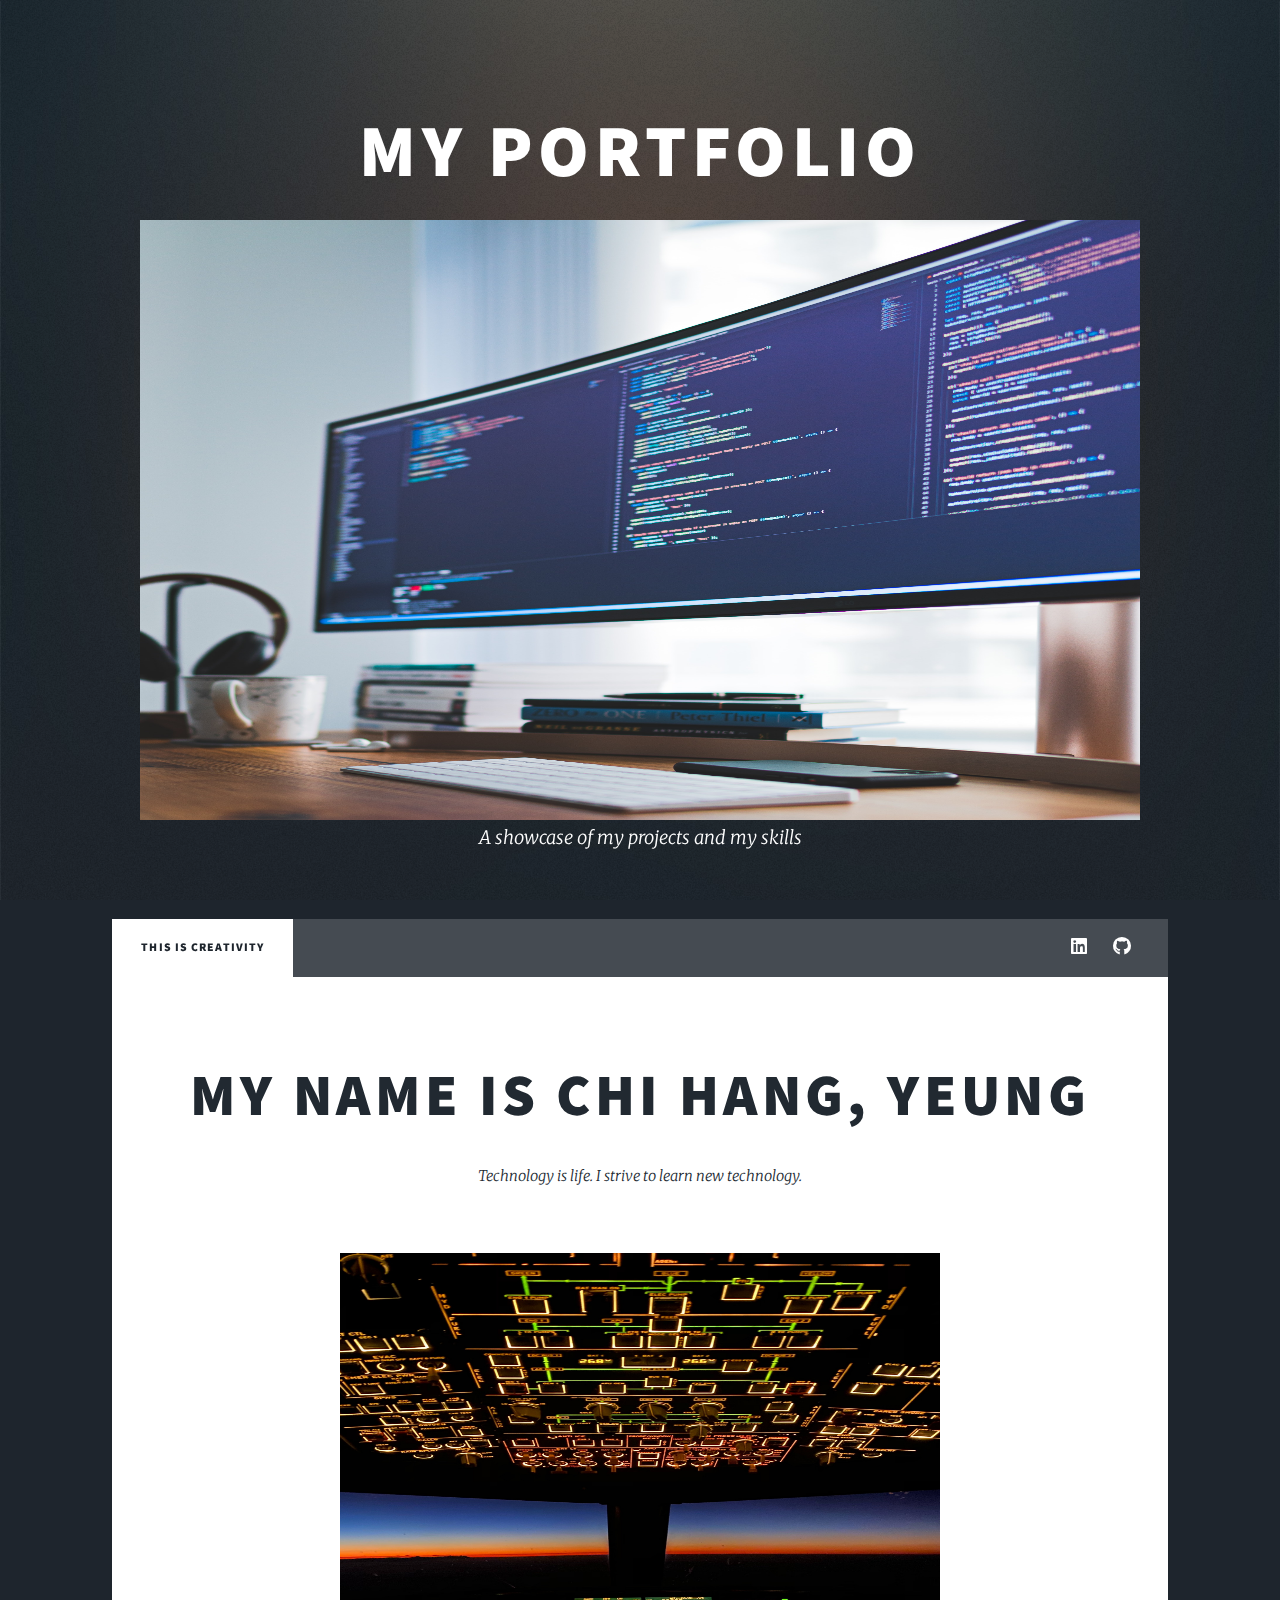
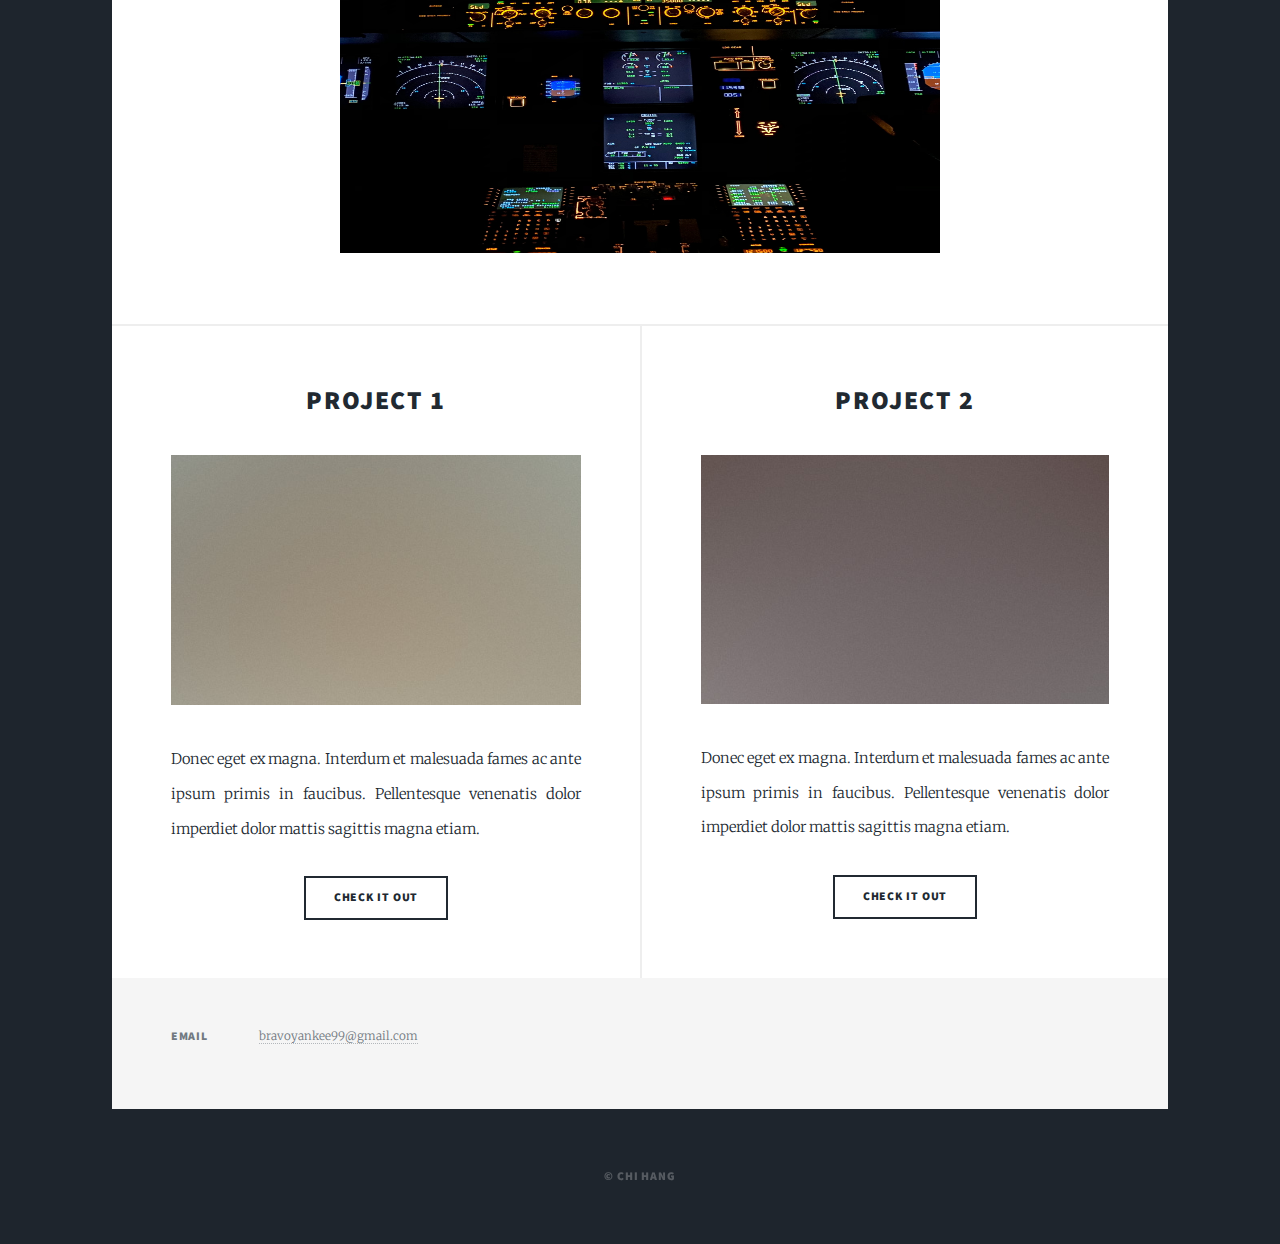
==== index.html @ efd15968 "Add files via upload" ====
<!DOCTYPE HTML>
	
<html>
	<head>
		<title>Chi Hang, Yeung 's portfolio</title>
		<meta charset="utf-8" />
		<meta name="viewport" content="width=device-width, initial-scale=1, user-scalable=no" />
		<link rel="stylesheet" href="assets/css/main.css" />
		<noscript><link rel="stylesheet" href="assets/css/noscript.css" /></noscript>
	</head>
	<body class="is-preload">

		<!-- Wrapper -->
			<div id="wrapper" class="fade-in">

				<!-- Intro -->
					<div id="intro">
						<h1>My portfolio </h1>

						<img src="images/karl-pawlowicz-QUHuwyNgSA0-unsplash.jpg" width = "1000" height = "600" alt="A programming picture">
						<p> A showcase of my projects and my skills</p>
						<!-- <ul class="actions">
							<li><a href="#header" class="button icon solid solo fa-arrow-down scrolly">Continue</a></li>
						</ul> -->
					</div>

				<!-- Header -->
					<header id="header">
						<a href="index.html" class="logo">Creative</a>
					</header>

				<!-- Nav -->
					<nav id="nav">
						<ul class="links">
							<li class="active"><a href="index.html">This is creativity</a></li>
							
						</ul>
						<ul class="icons">
							<li><a href="#" class="icon brands fa-linkedin"><span class="label">LinkedIn</span></a></li>
							<li><a href="#" class="icon brands fa-github"><span class="label">GitHub</span></a></li>
						</ul>
					</nav>

				<!-- Main -->
					<div id="main">

						<!-- Featured Post -->
							<article class="post featured">
								<header class="major">
									
									<h2><a href="#">My name is Chi Hang, Yeung</a></h2>
									<p> Technology is life. I strive to learn new technology. </p>
								</header>
								<!-- <a href="#" class="image main"><img src="images/pic01.jpg" alt="" /></a> -->
								<img src="images/felipe-echeverri-O4t1XHoFLg4-unsplash.jpg" width = "600" height = "600" alt="My interest" >
								<!-- <ul class="actions special">
									<li><a href="#" class="button large">Check it out</a></li>
								</ul> -->
							</article>

						<!-- Posts -->
							<section class="posts">
								<article>
									<header>
										
										<h2><a href="#">Project 1 </a></h2>
									</header>
									<a href="#" class="image fit"><img src="images/pic02.jpg" alt="" /></a>
									<p>Donec eget ex magna. Interdum et malesuada fames ac ante ipsum primis in faucibus. Pellentesque venenatis dolor imperdiet dolor mattis sagittis magna etiam.</p>
									<ul class="actions special">
										<li><a href="https://bravoyankee99.github.io/javajamcoffee/" class="button">Check it out</a></li>
									</ul>
								</article>
								<article>
									<header>
									
										<h2><a href="#">Project 2 </a></h2>
									</header>
									<a href="#" class="image fit"><img src="images/pic03.jpg" alt="" /></a>
									<p>Donec eget ex magna. Interdum et malesuada fames ac ante ipsum primis in faucibus. Pellentesque venenatis dolor imperdiet dolor mattis sagittis magna etiam.</p>
									<ul class="actions special">
										<li><a href="#" class="button">Check it out</a></li>
									</ul>
								</article>
							
							</section>

						<!-- Footer -->
				

					</div>

				<!-- Footer -->
					<footer id="footer">

						<section class="split contact">
							<!-- <section class="alt">
								<h3>Address</h3>
								<p>1234 Somewhere Road #87257<br />
								Nashville, TN 00000-0000</p>
							</section> -->
							<!-- <section>
								<h3>Phone</h3>
								<p><a href="#">(000) 000-0000</a></p>
							</section> -->
							<section>
								<h3>Email</h3>
								<p><a href="#">bravoyankee99@gmail.com</a></p>
							</section>
							<!-- <section>
								<h3>Social</h3>
								<ul class="icons alt">
									<li><a href="#" class="icon brands alt fa-twitter"><span class="label">Twitter</span></a></li>
									<li><a href="#" class="icon brands alt fa-facebook-f"><span class="label">Facebook</span></a></li>
									<li><a href="#" class="icon brands alt fa-instagram"><span class="label">Instagram</span></a></li>
									<li><a href="#" class="icon brands alt fa-github"><span class="label">GitHub</span></a></li>
								</ul>
							</section> -->
						</section>
					</footer>

				<!-- Copyright -->
					<div id="copyright">
						<ul><li>&copy; Chi Hang</li>
							
					</div>

			</div>

		<!-- Scripts -->
			<script src="assets/js/jquery.min.js"></script>
			<script src="assets/js/jquery.scrollex.min.js"></script>
			<script src="assets/js/jquery.scrolly.min.js"></script>
			<script src="assets/js/browser.min.js"></script>
			<script src="assets/js/breakpoints.min.js"></script>
			<script src="assets/js/util.js"></script>
			<script src="assets/js/main.js"></script>

	</body>
</html>
---- assets/css/main.css ----
@import url(fontawesome-all.min.css);
@import url("https://fonts.googleapis.com/css?family=Merriweather:300,700,300italic,700italic|Source+Sans+Pro:900");

/*
	Massively by HTML5 UP
	html5up.net | @ajlkn
	Free for personal and commercial use under the CCA 3.0 license (html5up.net/license)
*/

html, body, div, span, applet, object,
iframe, h1, h2, h3, h4, h5, h6, p, blockquote,
pre, a, abbr, acronym, address, big, cite,
code, del, dfn, em, img, ins, kbd, q, s, samp,
small, strike, strong, sub, sup, tt, var, b,
u, i, center, dl, dt, dd, ol, ul, li, fieldset,
form, label, legend, table, caption, tbody,
tfoot, thead, tr, th, td, article, aside,
canvas, details, embed, figure, figcaption,
footer, header, hgroup, menu, nav, output, ruby,
section, summary, time, mark, audio, video {
	margin: 0;
	padding: 0;
	border: 0;
	font-size: 100%;
	font: inherit;
	vertical-align: baseline;}

article, aside, details, figcaption, figure,
footer, header, hgroup, menu, nav, section {
	display: block;}

body {
	line-height: 1;
}

ol, ul {
	list-style: none;
}

blockquote, q {
	quotes: none;
}

	blockquote:before, blockquote:after, q:before, q:after {
		content: '';
		content: none;
	}

table {
	border-collapse: collapse;
	border-spacing: 0;
}

body {
	-webkit-text-size-adjust: none;
}

mark {
	background-color: transparent;
	color: inherit;
}

input::-moz-focus-inner {
	border: 0;
	padding: 0;
}

input, select, textarea {
	-moz-appearance: none;
	-webkit-appearance: none;
	-ms-appearance: none;
	appearance: none;
}

/* Basic */

	@-ms-viewport {
		width: device-width;
	}

	body {
		-ms-overflow-style: scrollbar;
	}

	@media screen and (max-width: 480px) {

		html, body {
			min-width: 320px;
		}

	}

	html {
		box-sizing: border-box;
	}

	*, *:before, *:after {
		box-sizing: inherit;
	}

	body {
		background-color: #1e252d;
	}

		body.is-preload *, body.is-preload *:before, body.is-preload *:after {
			-moz-animation: none !important;
			-webkit-animation: none !important;
			-ms-animation: none !important;
			animation: none !important;
			-moz-transition: none !important;
			-webkit-transition: none !important;
			-ms-transition: none !important;
			transition: none !important;
		}

/* Type */

	html {
		font-size: 16pt;
	}

		@media screen and (max-width: 1680px) {

			html {
				font-size: 12pt;
			}

		}

		@media screen and (max-width: 1280px) {

			html {
				font-size: 11pt;
			}

		}

		@media screen and (max-width: 360px) {

			html {
				font-size: 10pt;
			}

		}

	body {
		color: #212931;
	}

	body, input, select, textarea {
		font-family: "Merriweather", Georgia, serif;
		font-weight: 300;
		font-size: 1rem;
		line-height: 2.375;
	}

	a {
		-moz-transition: color 0.2s ease-in-out, background-color 0.2s ease-in-out, border-color 0.2s ease-in-out, box-shadow 0.2s ease-in-out;
		-webkit-transition: color 0.2s ease-in-out, background-color 0.2s ease-in-out, border-color 0.2s ease-in-out, box-shadow 0.2s ease-in-out;
		-ms-transition: color 0.2s ease-in-out, background-color 0.2s ease-in-out, border-color 0.2s ease-in-out, box-shadow 0.2s ease-in-out;
		transition: color 0.2s ease-in-out, background-color 0.2s ease-in-out, border-color 0.2s ease-in-out, box-shadow 0.2s ease-in-out;
		border-bottom: dotted 1px;
		text-decoration: none;
	}

		a:hover {
			border-bottom-color: transparent;
		}

	strong, b {
		font-weight: 600;
	}

	em, i {
		font-style: italic;
	}

	p {
		text-align: justify;
		margin: 0 0 2rem 0;
	}

	h1, h2, h3, h4, h5, h6 {
		font-family: "Source Sans Pro", Helvetica, sans-serif;
		font-weight: 900;
		line-height: 1.5;
		letter-spacing: 0.075em;
		text-transform: uppercase;
		margin: 0 0 1rem 0;
	}

		h1 a, h2 a, h3 a, h4 a, h5 a, h6 a {
			border-bottom: 0;
			color: inherit;
			text-decoration: none;
		}

	h1 {
		font-size: 4rem;
		line-height: 1.1;
		margin: 0 0 2rem 0;
	}

	h2 {
		font-size: 1.75rem;
		line-height: 1.3;
		margin: 0 0 1.5rem 0;
	}

	h3 {
		font-size: 1.25rem;
		margin: 0 0 1.5rem 0;
	}

	h4 {
		font-size: 1rem;
	}

	h5 {
		font-size: 0.9rem;
	}

	h6 {
		font-size: 0.8rem;
	}

	sub {
		font-size: 0.8rem;
		position: relative;
		top: 0.5rem;
	}

	sup {
		font-size: 0.8rem;
		position: relative;
		top: -0.5rem;
	}

	blockquote {
		border-left: solid 4px;
		font-style: italic;
		margin: 0 0 2rem 0;
		padding: 0.5rem 0 0.5rem 2rem;
	}

	code {
		border: solid 2px;
		font-family: "Courier New", monospace;
		font-size: 0.9rem;
		margin: 0 0.25rem;
		padding: 0.25rem 0.65rem;
	}

	pre {
		-webkit-overflow-scrolling: touch;
		font-family: "Courier New", monospace;
		font-size: 0.9rem;
		margin: 0 0 2rem 0;
	}

		pre code {
			display: block;
			line-height: 1.75;
			padding: 1rem 1.5rem;
			overflow-x: auto;
		}

	hr {
		border: 0;
		border-bottom: solid 2px;
		margin: 3rem 0;
	}

		hr.major {
			margin: 5rem 0;
		}

	.align-left {
		text-align: left;
	}

	.align-center {
		text-align: center;
	}

	.align-right {
		text-align: right;
	}

	input, select, textarea {
		color: #212931;
	}

	a {
		color: #212931;
		border-bottom-color: rgba(33, 41, 49, 0.5);
	}

		a:hover {
			border-bottom-color: transparent;
			color: #18bfef !important;
		}

	strong, b {
		color: #212931;
	}

	h1, h2, h3, h4, h5, h6 {
		color: #212931;
	}

	blockquote {
		border-left-color: #eeeeee;
	}

	code {
		background: rgba(220, 220, 220, 0.25);
		border-color: #eeeeee;
	}

	hr {
		border-bottom-color: #eeeeee;
	}

/* Row */

	.row {
		display: flex;
		flex-wrap: wrap;
		box-sizing: border-box;
		align-items: stretch;
	}

		.row > * {
			box-sizing: border-box;
		}

		.row.gtr-uniform > * > :last-child {
			margin-bottom: 0;
		}

		.row.aln-left {
			justify-content: flex-start;
		}

		.row.aln-center {
			justify-content: center;
		}

		.row.aln-right {
			justify-content: flex-end;
		}

		.row.aln-top {
			align-items: flex-start;
		}

		.row.aln-middle {
			align-items: center;
		}

		.row.aln-bottom {
			align-items: flex-end;
		}

		.row > .imp {
			order: -1;
		}

		.row > .col-1 {
			width: 8.33333%;
		}

		.row > .off-1 {
			margin-left: 8.33333%;
		}

		.row > .col-2 {
			width: 16.66667%;
		}

		.row > .off-2 {
			margin-left: 16.66667%;
		}

		.row > .col-3 {
			width: 25%;
		}

		.row > .off-3 {
			margin-left: 25%;
		}

		.row > .col-4 {
			width: 33.33333%;
		}

		.row > .off-4 {
			margin-left: 33.33333%;
		}

		.row > .col-5 {
			width: 41.66667%;
		}

		.row > .off-5 {
			margin-left: 41.66667%;
		}

		.row > .col-6 {
			width: 50%;
		}

		.row > .off-6 {
			margin-left: 50%;
		}

		.row > .col-7 {
			width: 58.33333%;
		}

		.row > .off-7 {
			margin-left: 58.33333%;
		}

		.row > .col-8 {
			width: 66.66667%;
		}

		.row > .off-8 {
			margin-left: 66.66667%;
		}

		.row > .col-9 {
			width: 75%;
		}

		.row > .off-9 {
			margin-left: 75%;
		}

		.row > .col-10 {
			width: 83.33333%;
		}

		.row > .off-10 {
			margin-left: 83.33333%;
		}

		.row > .col-11 {
			width: 91.66667%;
		}

		.row > .off-11 {
			margin-left: 91.66667%;
		}

		.row > .col-12 {
			width: 100%;
		}

		.row > .off-12 {
			margin-left: 100%;
		}

		.row.gtr-0 {
			margin-top: 0;
			margin-left: 0rem;
		}

			.row.gtr-0 > * {
				padding: 0 0 0 0rem;
			}

			.row.gtr-0.gtr-uniform {
				margin-top: 0rem;
			}

				.row.gtr-0.gtr-uniform > * {
					padding-top: 0rem;
				}

		.row.gtr-25 {
			margin-top: 0;
			margin-left: -0.375rem;
		}

			.row.gtr-25 > * {
				padding: 0 0 0 0.375rem;
			}

			.row.gtr-25.gtr-uniform {
				margin-top: -0.375rem;
			}

				.row.gtr-25.gtr-uniform > * {
					padding-top: 0.375rem;
				}

		.row.gtr-50 {
			margin-top: 0;
			margin-left: -0.75rem;
		}

			.row.gtr-50 > * {
				padding: 0 0 0 0.75rem;
			}

			.row.gtr-50.gtr-uniform {
				margin-top: -0.75rem;
			}

				.row.gtr-50.gtr-uniform > * {
					padding-top: 0.75rem;
				}

		.row {
			margin-top: 0;
			margin-left: -1.5rem;
		}

			.row > * {
				padding: 0 0 0 1.5rem;
			}

			.row.gtr-uniform {
				margin-top: -1.5rem;
			}

				.row.gtr-uniform > * {
					padding-top: 1.5rem;
				}

		.row.gtr-150 {
			margin-top: 0;
			margin-left: -2.25rem;
		}

			.row.gtr-150 > * {
				padding: 0 0 0 2.25rem;
			}

			.row.gtr-150.gtr-uniform {
				margin-top: -2.25rem;
			}

				.row.gtr-150.gtr-uniform > * {
					padding-top: 2.25rem;
				}

		.row.gtr-200 {
			margin-top: 0;
			margin-left: -3rem;
		}

			.row.gtr-200 > * {
				padding: 0 0 0 3rem;
			}

			.row.gtr-200.gtr-uniform {
				margin-top: -3rem;
			}

				.row.gtr-200.gtr-uniform > * {
					padding-top: 3rem;
				}

		@media screen and (max-width: 1680px) {

			.row {
				display: flex;
				flex-wrap: wrap;
				box-sizing: border-box;
				align-items: stretch;
			}

				.row > * {
					box-sizing: border-box;
				}

				.row.gtr-uniform > * > :last-child {
					margin-bottom: 0;
				}

				.row.aln-left {
					justify-content: flex-start;
				}

				.row.aln-center {
					justify-content: center;
				}

				.row.aln-right {
					justify-content: flex-end;
				}

				.row.aln-top {
					align-items: flex-start;
				}

				.row.aln-middle {
					align-items: center;
				}

				.row.aln-bottom {
					align-items: flex-end;
				}

				.row > .imp-xlarge {
					order: -1;
				}

				.row > .col-1-xlarge {
					width: 8.33333%;
				}

				.row > .off-1-xlarge {
					margin-left: 8.33333%;
				}

				.row > .col-2-xlarge {
					width: 16.66667%;
				}

				.row > .off-2-xlarge {
					margin-left: 16.66667%;
				}

				.row > .col-3-xlarge {
					width: 25%;
				}

				.row > .off-3-xlarge {
					margin-left: 25%;
				}

				.row > .col-4-xlarge {
					width: 33.33333%;
				}

				.row > .off-4-xlarge {
					margin-left: 33.33333%;
				}

				.row > .col-5-xlarge {
					width: 41.66667%;
				}

				.row > .off-5-xlarge {
					margin-left: 41.66667%;
				}

				.row > .col-6-xlarge {
					width: 50%;
				}

				.row > .off-6-xlarge {
					margin-left: 50%;
				}

				.row > .col-7-xlarge {
					width: 58.33333%;
				}

				.row > .off-7-xlarge {
					margin-left: 58.33333%;
				}

				.row > .col-8-xlarge {
					width: 66.66667%;
				}

				.row > .off-8-xlarge {
					margin-left: 66.66667%;
				}

				.row > .col-9-xlarge {
					width: 75%;
				}

				.row > .off-9-xlarge {
					margin-left: 75%;
				}

				.row > .col-10-xlarge {
					width: 83.33333%;
				}

				.row > .off-10-xlarge {
					margin-left: 83.33333%;
				}

				.row > .col-11-xlarge {
					width: 91.66667%;
				}

				.row > .off-11-xlarge {
					margin-left: 91.66667%;
				}

				.row > .col-12-xlarge {
					width: 100%;
				}

				.row > .off-12-xlarge {
					margin-left: 100%;
				}

				.row.gtr-0 {
					margin-top: 0;
					margin-left: 0rem;
				}

					.row.gtr-0 > * {
						padding: 0 0 0 0rem;
					}

					.row.gtr-0.gtr-uniform {
						margin-top: 0rem;
					}

						.row.gtr-0.gtr-uniform > * {
							padding-top: 0rem;
						}

				.row.gtr-25 {
					margin-top: 0;
					margin-left: -0.375rem;
				}

					.row.gtr-25 > * {
						padding: 0 0 0 0.375rem;
					}

					.row.gtr-25.gtr-uniform {
						margin-top: -0.375rem;
					}

						.row.gtr-25.gtr-uniform > * {
							padding-top: 0.375rem;
						}

				.row.gtr-50 {
					margin-top: 0;
					margin-left: -0.75rem;
				}

					.row.gtr-50 > * {
						padding: 0 0 0 0.75rem;
					}

					.row.gtr-50.gtr-uniform {
						margin-top: -0.75rem;
					}

						.row.gtr-50.gtr-uniform > * {
							padding-top: 0.75rem;
						}

				.row {
					margin-top: 0;
					margin-left: -1.5rem;
				}

					.row > * {
						padding: 0 0 0 1.5rem;
					}

					.row.gtr-uniform {
						margin-top: -1.5rem;
					}

						.row.gtr-uniform > * {
							padding-top: 1.5rem;
						}

				.row.gtr-150 {
					margin-top: 0;
					margin-left: -2.25rem;
				}

					.row.gtr-150 > * {
						padding: 0 0 0 2.25rem;
					}

					.row.gtr-150.gtr-uniform {
						margin-top: -2.25rem;
					}

						.row.gtr-150.gtr-uniform > * {
							padding-top: 2.25rem;
						}

				.row.gtr-200 {
					margin-top: 0;
					margin-left: -3rem;
				}

					.row.gtr-200 > * {
						padding: 0 0 0 3rem;
					}

					.row.gtr-200.gtr-uniform {
						margin-top: -3rem;
					}

						.row.gtr-200.gtr-uniform > * {
							padding-top: 3rem;
						}

		}

		@media screen and (max-width: 1280px) {

			.row {
				display: flex;
				flex-wrap: wrap;
				box-sizing: border-box;
				align-items: stretch;
			}

				.row > * {
					box-sizing: border-box;
				}

				.row.gtr-uniform > * > :last-child {
					margin-bottom: 0;
				}

				.row.aln-left {
					justify-content: flex-start;
				}

				.row.aln-center {
					justify-content: center;
				}

				.row.aln-right {
					justify-content: flex-end;
				}

				.row.aln-top {
					align-items: flex-start;
				}

				.row.aln-middle {
					align-items: center;
				}

				.row.aln-bottom {
					align-items: flex-end;
				}

				.row > .imp-large {
					order: -1;
				}

				.row > .col-1-large {
					width: 8.33333%;
				}

				.row > .off-1-large {
					margin-left: 8.33333%;
				}

				.row > .col-2-large {
					width: 16.66667%;
				}

				.row > .off-2-large {
					margin-left: 16.66667%;
				}

				.row > .col-3-large {
					width: 25%;
				}

				.row > .off-3-large {
					margin-left: 25%;
				}

				.row > .col-4-large {
					width: 33.33333%;
				}

				.row > .off-4-large {
					margin-left: 33.33333%;
				}

				.row > .col-5-large {
					width: 41.66667%;
				}

				.row > .off-5-large {
					margin-left: 41.66667%;
				}

				.row > .col-6-large {
					width: 50%;
				}

				.row > .off-6-large {
					margin-left: 50%;
				}

				.row > .col-7-large {
					width: 58.33333%;
				}

				.row > .off-7-large {
					margin-left: 58.33333%;
				}

				.row > .col-8-large {
					width: 66.66667%;
				}

				.row > .off-8-large {
					margin-left: 66.66667%;
				}

				.row > .col-9-large {
					width: 75%;
				}

				.row > .off-9-large {
					margin-left: 75%;
				}

				.row > .col-10-large {
					width: 83.33333%;
				}

				.row > .off-10-large {
					margin-left: 83.33333%;
				}

				.row > .col-11-large {
					width: 91.66667%;
				}

				.row > .off-11-large {
					margin-left: 91.66667%;
				}

				.row > .col-12-large {
					width: 100%;
				}

				.row > .off-12-large {
					margin-left: 100%;
				}

				.row.gtr-0 {
					margin-top: 0;
					margin-left: 0rem;
				}

					.row.gtr-0 > * {
						padding: 0 0 0 0rem;
					}

					.row.gtr-0.gtr-uniform {
						margin-top: 0rem;
					}

						.row.gtr-0.gtr-uniform > * {
							padding-top: 0rem;
						}

				.row.gtr-25 {
					margin-top: 0;
					margin-left: -0.375rem;
				}

					.row.gtr-25 > * {
						padding: 0 0 0 0.375rem;
					}

					.row.gtr-25.gtr-uniform {
						margin-top: -0.375rem;
					}

						.row.gtr-25.gtr-uniform > * {
							padding-top: 0.375rem;
						}

				.row.gtr-50 {
					margin-top: 0;
					margin-left: -0.75rem;
				}

					.row.gtr-50 > * {
						padding: 0 0 0 0.75rem;
					}

					.row.gtr-50.gtr-uniform {
						margin-top: -0.75rem;
					}

						.row.gtr-50.gtr-uniform > * {
							padding-top: 0.75rem;
						}

				.row {
					margin-top: 0;
					margin-left: -1.5rem;
				}

					.row > * {
						padding: 0 0 0 1.5rem;
					}

					.row.gtr-uniform {
						margin-top: -1.5rem;
					}

						.row.gtr-uniform > * {
							padding-top: 1.5rem;
						}

				.row.gtr-150 {
					margin-top: 0;
					margin-left: -2.25rem;
				}

					.row.gtr-150 > * {
						padding: 0 0 0 2.25rem;
					}

					.row.gtr-150.gtr-uniform {
						margin-top: -2.25rem;
					}

						.row.gtr-150.gtr-uniform > * {
							padding-top: 2.25rem;
						}

				.row.gtr-200 {
					margin-top: 0;
					margin-left: -3rem;
				}

					.row.gtr-200 > * {
						padding: 0 0 0 3rem;
					}

					.row.gtr-200.gtr-uniform {
						margin-top: -3rem;
					}

						.row.gtr-200.gtr-uniform > * {
							padding-top: 3rem;
						}

		}

		@media screen and (max-width: 980px) {

			.row {
				display: flex;
				flex-wrap: wrap;
				box-sizing: border-box;
				align-items: stretch;
			}

				.row > * {
					box-sizing: border-box;
				}

				.row.gtr-uniform > * > :last-child {
					margin-bottom: 0;
				}

				.row.aln-left {
					justify-content: flex-start;
				}

				.row.aln-center {
					justify-content: center;
				}

				.row.aln-right {
					justify-content: flex-end;
				}

				.row.aln-top {
					align-items: flex-start;
				}

				.row.aln-middle {
					align-items: center;
				}

				.row.aln-bottom {
					align-items: flex-end;
				}

				.row > .imp-medium {
					order: -1;
				}

				.row > .col-1-medium {
					width: 8.33333%;
				}

				.row > .off-1-medium {
					margin-left: 8.33333%;
				}

				.row > .col-2-medium {
					width: 16.66667%;
				}

				.row > .off-2-medium {
					margin-left: 16.66667%;
				}

				.row > .col-3-medium {
					width: 25%;
				}

				.row > .off-3-medium {
					margin-left: 25%;
				}

				.row > .col-4-medium {
					width: 33.33333%;
				}

				.row > .off-4-medium {
					margin-left: 33.33333%;
				}

				.row > .col-5-medium {
					width: 41.66667%;
				}

				.row > .off-5-medium {
					margin-left: 41.66667%;
				}

				.row > .col-6-medium {
					width: 50%;
				}

				.row > .off-6-medium {
					margin-left: 50%;
				}

				.row > .col-7-medium {
					width: 58.33333%;
				}

				.row > .off-7-medium {
					margin-left: 58.33333%;
				}

				.row > .col-8-medium {
					width: 66.66667%;
				}

				.row > .off-8-medium {
					margin-left: 66.66667%;
				}

				.row > .col-9-medium {
					width: 75%;
				}

				.row > .off-9-medium {
					margin-left: 75%;
				}

				.row > .col-10-medium {
					width: 83.33333%;
				}

				.row > .off-10-medium {
					margin-left: 83.33333%;
				}

				.row > .col-11-medium {
					width: 91.66667%;
				}

				.row > .off-11-medium {
					margin-left: 91.66667%;
				}

				.row > .col-12-medium {
					width: 100%;
				}

				.row > .off-12-medium {
					margin-left: 100%;
				}

				.row.gtr-0 {
					margin-top: 0;
					margin-left: 0rem;
				}

					.row.gtr-0 > * {
						padding: 0 0 0 0rem;
					}

					.row.gtr-0.gtr-uniform {
						margin-top: 0rem;
					}

						.row.gtr-0.gtr-uniform > * {
							padding-top: 0rem;
						}

				.row.gtr-25 {
					margin-top: 0;
					margin-left: -0.375rem;
				}

					.row.gtr-25 > * {
						padding: 0 0 0 0.375rem;
					}

					.row.gtr-25.gtr-uniform {
						margin-top: -0.375rem;
					}

						.row.gtr-25.gtr-uniform > * {
							padding-top: 0.375rem;
						}

				.row.gtr-50 {
					margin-top: 0;
					margin-left: -0.75rem;
				}

					.row.gtr-50 > * {
						padding: 0 0 0 0.75rem;
					}

					.row.gtr-50.gtr-uniform {
						margin-top: -0.75rem;
					}

						.row.gtr-50.gtr-uniform > * {
							padding-top: 0.75rem;
						}

				.row {
					margin-top: 0;
					margin-left: -1.5rem;
				}

					.row > * {
						padding: 0 0 0 1.5rem;
					}

					.row.gtr-uniform {
						margin-top: -1.5rem;
					}

						.row.gtr-uniform > * {
							padding-top: 1.5rem;
						}

				.row.gtr-150 {
					margin-top: 0;
					margin-left: -2.25rem;
				}

					.row.gtr-150 > * {
						padding: 0 0 0 2.25rem;
					}

					.row.gtr-150.gtr-uniform {
						margin-top: -2.25rem;
					}

						.row.gtr-150.gtr-uniform > * {
							padding-top: 2.25rem;
						}

				.row.gtr-200 {
					margin-top: 0;
					margin-left: -3rem;
				}

					.row.gtr-200 > * {
						padding: 0 0 0 3rem;
					}

					.row.gtr-200.gtr-uniform {
						margin-top: -3rem;
					}

						.row.gtr-200.gtr-uniform > * {
							padding-top: 3rem;
						}

		}

		@media screen and (max-width: 736px) {

			.row {
				display: flex;
				flex-wrap: wrap;
				box-sizing: border-box;
				align-items: stretch;
			}

				.row > * {
					box-sizing: border-box;
				}

				.row.gtr-uniform > * > :last-child {
					margin-bottom: 0;
				}

				.row.aln-left {
					justify-content: flex-start;
				}

				.row.aln-center {
					justify-content: center;
				}

				.row.aln-right {
					justify-content: flex-end;
				}

				.row.aln-top {
					align-items: flex-start;
				}

				.row.aln-middle {
					align-items: center;
				}

				.row.aln-bottom {
					align-items: flex-end;
				}

				.row > .imp-small {
					order: -1;
				}

				.row > .col-1-small {
					width: 8.33333%;
				}

				.row > .off-1-small {
					margin-left: 8.33333%;
				}

				.row > .col-2-small {
					width: 16.66667%;
				}

				.row > .off-2-small {
					margin-left: 16.66667%;
				}

				.row > .col-3-small {
					width: 25%;
				}

				.row > .off-3-small {
					margin-left: 25%;
				}

				.row > .col-4-small {
					width: 33.33333%;
				}

				.row > .off-4-small {
					margin-left: 33.33333%;
				}

				.row > .col-5-small {
					width: 41.66667%;
				}

				.row > .off-5-small {
					margin-left: 41.66667%;
				}

				.row > .col-6-small {
					width: 50%;
				}

				.row > .off-6-small {
					margin-left: 50%;
				}

				.row > .col-7-small {
					width: 58.33333%;
				}

				.row > .off-7-small {
					margin-left: 58.33333%;
				}

				.row > .col-8-small {
					width: 66.66667%;
				}

				.row > .off-8-small {
					margin-left: 66.66667%;
				}

				.row > .col-9-small {
					width: 75%;
				}

				.row > .off-9-small {
					margin-left: 75%;
				}

				.row > .col-10-small {
					width: 83.33333%;
				}

				.row > .off-10-small {
					margin-left: 83.33333%;
				}

				.row > .col-11-small {
					width: 91.66667%;
				}

				.row > .off-11-small {
					margin-left: 91.66667%;
				}

				.row > .col-12-small {
					width: 100%;
				}

				.row > .off-12-small {
					margin-left: 100%;
				}

				.row.gtr-0 {
					margin-top: 0;
					margin-left: 0rem;
				}

					.row.gtr-0 > * {
						padding: 0 0 0 0rem;
					}

					.row.gtr-0.gtr-uniform {
						margin-top: 0rem;
					}

						.row.gtr-0.gtr-uniform > * {
							padding-top: 0rem;
						}

				.row.gtr-25 {
					margin-top: 0;
					margin-left: -0.375rem;
				}

					.row.gtr-25 > * {
						padding: 0 0 0 0.375rem;
					}

					.row.gtr-25.gtr-uniform {
						margin-top: -0.375rem;
					}

						.row.gtr-25.gtr-uniform > * {
							padding-top: 0.375rem;
						}

				.row.gtr-50 {
					margin-top: 0;
					margin-left: -0.75rem;
				}

					.row.gtr-50 > * {
						padding: 0 0 0 0.75rem;
					}

					.row.gtr-50.gtr-uniform {
						margin-top: -0.75rem;
					}

						.row.gtr-50.gtr-uniform > * {
							padding-top: 0.75rem;
						}

				.row {
					margin-top: 0;
					margin-left: -1.5rem;
				}

					.row > * {
						padding: 0 0 0 1.5rem;
					}

					.row.gtr-uniform {
						margin-top: -1.5rem;
					}

						.row.gtr-uniform > * {
							padding-top: 1.5rem;
						}

				.row.gtr-150 {
					margin-top: 0;
					margin-left: -2.25rem;
				}

					.row.gtr-150 > * {
						padding: 0 0 0 2.25rem;
					}

					.row.gtr-150.gtr-uniform {
						margin-top: -2.25rem;
					}

						.row.gtr-150.gtr-uniform > * {
							padding-top: 2.25rem;
						}

				.row.gtr-200 {
					margin-top: 0;
					margin-left: -3rem;
				}

					.row.gtr-200 > * {
						padding: 0 0 0 3rem;
					}

					.row.gtr-200.gtr-uniform {
						margin-top: -3rem;
					}

						.row.gtr-200.gtr-uniform > * {
							padding-top: 3rem;
						}

		}

		@media screen and (max-width: 480px) {

			.row {
				display: flex;
				flex-wrap: wrap;
				box-sizing: border-box;
				align-items: stretch;
			}

				.row > * {
					box-sizing: border-box;
				}

				.row.gtr-uniform > * > :last-child {
					margin-bottom: 0;
				}

				.row.aln-left {
					justify-content: flex-start;
				}

				.row.aln-center {
					justify-content: center;
				}

				.row.aln-right {
					justify-content: flex-end;
				}

				.row.aln-top {
					align-items: flex-start;
				}

				.row.aln-middle {
					align-items: center;
				}

				.row.aln-bottom {
					align-items: flex-end;
				}

				.row > .imp-xsmall {
					order: -1;
				}

				.row > .col-1-xsmall {
					width: 8.33333%;
				}

				.row > .off-1-xsmall {
					margin-left: 8.33333%;
				}

				.row > .col-2-xsmall {
					width: 16.66667%;
				}

				.row > .off-2-xsmall {
					margin-left: 16.66667%;
				}

				.row > .col-3-xsmall {
					width: 25%;
				}

				.row > .off-3-xsmall {
					margin-left: 25%;
				}

				.row > .col-4-xsmall {
					width: 33.33333%;
				}

				.row > .off-4-xsmall {
					margin-left: 33.33333%;
				}

				.row > .col-5-xsmall {
					width: 41.66667%;
				}

				.row > .off-5-xsmall {
					margin-left: 41.66667%;
				}

				.row > .col-6-xsmall {
					width: 50%;
				}

				.row > .off-6-xsmall {
					margin-left: 50%;
				}

				.row > .col-7-xsmall {
					width: 58.33333%;
				}

				.row > .off-7-xsmall {
					margin-left: 58.33333%;
				}

				.row > .col-8-xsmall {
					width: 66.66667%;
				}

				.row > .off-8-xsmall {
					margin-left: 66.66667%;
				}

				.row > .col-9-xsmall {
					width: 75%;
				}

				.row > .off-9-xsmall {
					margin-left: 75%;
				}

				.row > .col-10-xsmall {
					width: 83.33333%;
				}

				.row > .off-10-xsmall {
					margin-left: 83.33333%;
				}

				.row > .col-11-xsmall {
					width: 91.66667%;
				}

				.row > .off-11-xsmall {
					margin-left: 91.66667%;
				}

				.row > .col-12-xsmall {
					width: 100%;
				}

				.row > .off-12-xsmall {
					margin-left: 100%;
				}

				.row.gtr-0 {
					margin-top: 0;
					margin-left: 0rem;
				}

					.row.gtr-0 > * {
						padding: 0 0 0 0rem;
					}

					.row.gtr-0.gtr-uniform {
						margin-top: 0rem;
					}

						.row.gtr-0.gtr-uniform > * {
							padding-top: 0rem;
						}

				.row.gtr-25 {
					margin-top: 0;
					margin-left: -0.375rem;
				}

					.row.gtr-25 > * {
						padding: 0 0 0 0.375rem;
					}

					.row.gtr-25.gtr-uniform {
						margin-top: -0.375rem;
					}

						.row.gtr-25.gtr-uniform > * {
							padding-top: 0.375rem;
						}

				.row.gtr-50 {
					margin-top: 0;
					margin-left: -0.75rem;
				}

					.row.gtr-50 > * {
						padding: 0 0 0 0.75rem;
					}

					.row.gtr-50.gtr-uniform {
						margin-top: -0.75rem;
					}

						.row.gtr-50.gtr-uniform > * {
							padding-top: 0.75rem;
						}

				.row {
					margin-top: 0;
					margin-left: -1.5rem;
				}

					.row > * {
						padding: 0 0 0 1.5rem;
					}

					.row.gtr-uniform {
						margin-top: -1.5rem;
					}

						.row.gtr-uniform > * {
							padding-top: 1.5rem;
						}

				.row.gtr-150 {
					margin-top: 0;
					margin-left: -2.25rem;
				}

					.row.gtr-150 > * {
						padding: 0 0 0 2.25rem;
					}

					.row.gtr-150.gtr-uniform {
						margin-top: -2.25rem;
					}

						.row.gtr-150.gtr-uniform > * {
							padding-top: 2.25rem;
						}

				.row.gtr-200 {
					margin-top: 0;
					margin-left: -3rem;
				}

					.row.gtr-200 > * {
						padding: 0 0 0 3rem;
					}

					.row.gtr-200.gtr-uniform {
						margin-top: -3rem;
					}

						.row.gtr-200.gtr-uniform > * {
							padding-top: 3rem;
						}

		}

		@media screen and (max-width: 360px) {

			.row {
				display: flex;
				flex-wrap: wrap;
				box-sizing: border-box;
				align-items: stretch;
			}

				.row > * {
					box-sizing: border-box;
				}

				.row.gtr-uniform > * > :last-child {
					margin-bottom: 0;
				}

				.row.aln-left {
					justify-content: flex-start;
				}

				.row.aln-center {
					justify-content: center;
				}

				.row.aln-right {
					justify-content: flex-end;
				}

				.row.aln-top {
					align-items: flex-start;
				}

				.row.aln-middle {
					align-items: center;
				}

				.row.aln-bottom {
					align-items: flex-end;
				}

				.row > .imp-xxsmall {
					order: -1;
				}

				.row > .col-1-xxsmall {
					width: 8.33333%;
				}

				.row > .off-1-xxsmall {
					margin-left: 8.33333%;
				}

				.row > .col-2-xxsmall {
					width: 16.66667%;
				}

				.row > .off-2-xxsmall {
					margin-left: 16.66667%;
				}

				.row > .col-3-xxsmall {
					width: 25%;
				}

				.row > .off-3-xxsmall {
					margin-left: 25%;
				}

				.row > .col-4-xxsmall {
					width: 33.33333%;
				}

				.row > .off-4-xxsmall {
					margin-left: 33.33333%;
				}

				.row > .col-5-xxsmall {
					width: 41.66667%;
				}

				.row > .off-5-xxsmall {
					margin-left: 41.66667%;
				}

				.row > .col-6-xxsmall {
					width: 50%;
				}

				.row > .off-6-xxsmall {
					margin-left: 50%;
				}

				.row > .col-7-xxsmall {
					width: 58.33333%;
				}

				.row > .off-7-xxsmall {
					margin-left: 58.33333%;
				}

				.row > .col-8-xxsmall {
					width: 66.66667%;
				}

				.row > .off-8-xxsmall {
					margin-left: 66.66667%;
				}

				.row > .col-9-xxsmall {
					width: 75%;
				}

				.row > .off-9-xxsmall {
					margin-left: 75%;
				}

				.row > .col-10-xxsmall {
					width: 83.33333%;
				}

				.row > .off-10-xxsmall {
					margin-left: 83.33333%;
				}

				.row > .col-11-xxsmall {
					width: 91.66667%;
				}

				.row > .off-11-xxsmall {
					margin-left: 91.66667%;
				}

				.row > .col-12-xxsmall {
					width: 100%;
				}

				.row > .off-12-xxsmall {
					margin-left: 100%;
				}

				.row.gtr-0 {
					margin-top: 0;
					margin-left: 0rem;
				}

					.row.gtr-0 > * {
						padding: 0 0 0 0rem;
					}

					.row.gtr-0.gtr-uniform {
						margin-top: 0rem;
					}

						.row.gtr-0.gtr-uniform > * {
							padding-top: 0rem;
						}

				.row.gtr-25 {
					margin-top: 0;
					margin-left: -0.375rem;
				}

					.row.gtr-25 > * {
						padding: 0 0 0 0.375rem;
					}

					.row.gtr-25.gtr-uniform {
						margin-top: -0.375rem;
					}

						.row.gtr-25.gtr-uniform > * {
							padding-top: 0.375rem;
						}

				.row.gtr-50 {
					margin-top: 0;
					margin-left: -0.75rem;
				}

					.row.gtr-50 > * {
						padding: 0 0 0 0.75rem;
					}

					.row.gtr-50.gtr-uniform {
						margin-top: -0.75rem;
					}

						.row.gtr-50.gtr-uniform > * {
							padding-top: 0.75rem;
						}

				.row {
					margin-top: 0;
					margin-left: -1.5rem;
				}

					.row > * {
						padding: 0 0 0 1.5rem;
					}

					.row.gtr-uniform {
						margin-top: -1.5rem;
					}

						.row.gtr-uniform > * {
							padding-top: 1.5rem;
						}

				.row.gtr-150 {
					margin-top: 0;
					margin-left: -2.25rem;
				}

					.row.gtr-150 > * {
						padding: 0 0 0 2.25rem;
					}

					.row.gtr-150.gtr-uniform {
						margin-top: -2.25rem;
					}

						.row.gtr-150.gtr-uniform > * {
							padding-top: 2.25rem;
						}

				.row.gtr-200 {
					margin-top: 0;
					margin-left: -3rem;
				}

					.row.gtr-200 > * {
						padding: 0 0 0 3rem;
					}

					.row.gtr-200.gtr-uniform {
						margin-top: -3rem;
					}

						.row.gtr-200.gtr-uniform > * {
							padding-top: 3rem;
						}

		}

/* Box */

	.box {
		border: solid 2px;
		margin-bottom: 2rem;
		padding: 1.5rem;
	}

		.box > :last-child,
		.box > :last-child > :last-child,
		.box > :last-child > :last-child > :last-child {
			margin-bottom: 0;
		}

		.box.alt {
			border: 0;
			border-radius: 0;
			padding: 0;
		}

	.box {
		border-color: #eeeeee;
	}

/* Button */

	input[type="submit"],
	input[type="reset"],
	input[type="button"],
	button,
	.button {
		-moz-appearance: none;
		-webkit-appearance: none;
		-ms-appearance: none;
		appearance: none;
		-moz-transition: background-color 0.2s ease-in-out, box-shadow 0.2s ease-in-out, color 0.2s ease-in-out;
		-webkit-transition: background-color 0.2s ease-in-out, box-shadow 0.2s ease-in-out, color 0.2s ease-in-out;
		-ms-transition: background-color 0.2s ease-in-out, box-shadow 0.2s ease-in-out, color 0.2s ease-in-out;
		transition: background-color 0.2s ease-in-out, box-shadow 0.2s ease-in-out, color 0.2s ease-in-out;
		border: 0;
		border-radius: 0;
		cursor: pointer;
		display: inline-block;
		font-family: "Source Sans Pro", Helvetica, sans-serif;
		font-size: 0.8rem;
		font-weight: 900;
		letter-spacing: 0.075em;
		height: 3rem;
		line-height: 3rem;
		padding: 0 2rem;
		text-align: center;
		text-decoration: none;
		text-transform: uppercase;
		white-space: nowrap;
	}

		input[type="submit"].icon:before,
		input[type="reset"].icon:before,
		input[type="button"].icon:before,
		button.icon:before,
		.button.icon:before {
			margin-right: 0.5rem;
		}

		input[type="submit"].icon.solo,
		input[type="reset"].icon.solo,
		input[type="button"].icon.solo,
		button.icon.solo,
		.button.icon.solo {
			position: relative;
			width: 4rem;
			height: 4rem;
			line-height: 4rem;
			border-radius: 4rem;
			text-indent: 4rem;
			overflow: hidden;
			padding: 0;
			white-space: nowrap;
		}

			input[type="submit"].icon.solo:before,
			input[type="reset"].icon.solo:before,
			input[type="button"].icon.solo:before,
			button.icon.solo:before,
			.button.icon.solo:before {
				position: absolute;
				display: block;
				top: 0;
				left: 0;
				width: inherit;
				height: inherit;
				line-height: inherit;
				font-size: 1.25rem;
				margin-right: 0;
				text-align: center;
				text-indent: 0;
			}

		input[type="submit"].fit,
		input[type="reset"].fit,
		input[type="button"].fit,
		button.fit,
		.button.fit {
			width: 100%;
		}

		input[type="submit"].small,
		input[type="reset"].small,
		input[type="button"].small,
		button.small,
		.button.small {
			font-size: 0.7rem;
			height: 2.5rem;
			line-height: 2.5rem;
			padding: 0 1.5rem;
		}

		input[type="submit"].large,
		input[type="reset"].large,
		input[type="button"].large,
		button.large,
		.button.large {
			font-size: 0.9rem;
			height: 3.5rem;
			line-height: 3.5rem;
			padding: 0 2.75rem;
		}

		@media screen and (max-width: 980px) {

			input[type="submit"],
			input[type="reset"],
			input[type="button"],
			button,
			.button {
				font-size: 0.9rem;
				height: 3.25rem;
				line-height: 3.25rem;
			}

				input[type="submit"].large,
				input[type="reset"].large,
				input[type="button"].large,
				button.large,
				.button.large {
					font-size: 1rem;
					height: 3.75rem;
					line-height: 3.75rem;
				}

		}

		input[type="submit"].disabled, input[type="submit"]:disabled,
		input[type="reset"].disabled,
		input[type="reset"]:disabled,
		input[type="button"].disabled,
		input[type="button"]:disabled,
		button.disabled,
		button:disabled,
		.button.disabled,
		.button:disabled {
			pointer-events: none;
			opacity: 0.25;
		}

	input[type="submit"],
	input[type="reset"],
	input[type="button"],
	button,
	.button {
		background-color: transparent;
		box-shadow: inset 0 0 0 2px #212931;
		color: #212931 !important;
	}

		input[type="submit"]:hover,
		input[type="reset"]:hover,
		input[type="button"]:hover,
		button:hover,
		.button:hover {
			box-shadow: inset 0 0 0 2px #18bfef;
			color: #18bfef !important;
		}

		input[type="submit"].primary,
		input[type="reset"].primary,
		input[type="button"].primary,
		button.primary,
		.button.primary {
			background-color: #212931;
			box-shadow: none;
			color: #ffffff !important;
		}

			input[type="submit"].primary:hover,
			input[type="reset"].primary:hover,
			input[type="button"].primary:hover,
			button.primary:hover,
			.button.primary:hover {
				background-color: #18bfef;
			}

/* Form */

	form {
		margin: 0 0 2rem 0;
	}

		form > :last-child {
			margin-bottom: 0;
		}

		form > .fields {
			display: -moz-flex;
			display: -webkit-flex;
			display: -ms-flex;
			display: flex;
			-moz-flex-wrap: wrap;
			-webkit-flex-wrap: wrap;
			-ms-flex-wrap: wrap;
			flex-wrap: wrap;
			width: calc(100% + 3rem);
			margin: -1.5rem 0 2rem -1.5rem;
		}

			form > .fields > .field {
				-moz-flex-grow: 0;
				-webkit-flex-grow: 0;
				-ms-flex-grow: 0;
				flex-grow: 0;
				-moz-flex-shrink: 0;
				-webkit-flex-shrink: 0;
				-ms-flex-shrink: 0;
				flex-shrink: 0;
				padding: 1.5rem 0 0 1.5rem;
				width: calc(100% - 1.5rem);
			}

				form > .fields > .field.half {
					width: calc(50% - 0.75rem);
				}

				form > .fields > .field.third {
					width: calc(100%/3 - 0.5rem);
				}

				form > .fields > .field.quarter {
					width: calc(25% - 0.375rem);
				}

		@media screen and (max-width: 480px) {

			form > .fields {
				width: calc(100% + 3rem);
				margin: -1.5rem 0 2rem -1.5rem;
			}

				form > .fields > .field {
					padding: 1.5rem 0 0 1.5rem;
					width: calc(100% - 1.5rem);
				}

					form > .fields > .field.half {
						width: calc(100% - 1.5rem);
					}

					form > .fields > .field.third {
						width: calc(100% - 1.5rem);
					}

					form > .fields > .field.quarter {
						width: calc(100% - 1.5rem);
					}

		}

	label {
		display: block;
		font-family: "Source Sans Pro", Helvetica, sans-serif;
		font-weight: 900;
		line-height: 1.5;
		letter-spacing: 0.075em;
		font-size: 0.8rem;
		text-transform: uppercase;
		margin: 0 0 0.75rem 0;
	}

		@media screen and (max-width: 980px) {

			label {
				font-size: 0.9rem;
			}

		}

	input[type="text"],
	input[type="password"],
	input[type="email"],
	select,
	textarea {
		-moz-appearance: none;
		-webkit-appearance: none;
		-ms-appearance: none;
		appearance: none;
		background: transparent;
		border-radius: 0;
		border: solid 2px;
		color: inherit;
		display: block;
		outline: 0;
		padding: 0 1rem;
		text-decoration: none;
		width: 100%;
	}

		input[type="text"]:invalid,
		input[type="password"]:invalid,
		input[type="email"]:invalid,
		select:invalid,
		textarea:invalid {
			box-shadow: none;
		}

	select {
		background-size: 1.25rem;
		background-repeat: no-repeat;
		background-position: calc(100% - 1rem) center;
		height: 3rem;
		padding-right: 3rem;
		text-overflow: ellipsis;
	}

		select:focus::-ms-value {
			background-color: transparent;
		}

		select::-ms-expand {
			display: none;
		}

	input[type="text"],
	input[type="password"],
	input[type="email"],
	select {
		height: 3rem;
	}

	textarea {
		padding: 0.75rem 1rem;
	}

	input[type="checkbox"],
	input[type="radio"] {
		-moz-appearance: none;
		-webkit-appearance: none;
		-ms-appearance: none;
		appearance: none;
		display: block;
		float: left;
		margin-right: -2rem;
		opacity: 0;
		width: 1rem;
		z-index: -1;
	}

		input[type="checkbox"] + label,
		input[type="radio"] + label {
			text-decoration: none;
			cursor: pointer;
			display: inline-block;
			font-size: 1rem;
			letter-spacing: 0;
			font-family: "Merriweather", Georgia, serif;
			text-transform: none;
			font-weight: 300;
			padding-left: 2.8rem;
			padding-right: 1rem;
			position: relative;
		}

			input[type="checkbox"] + label:before,
			input[type="radio"] + label:before {
				-moz-osx-font-smoothing: grayscale;
				-webkit-font-smoothing: antialiased;
				display: inline-block;
				font-style: normal;
				font-variant: normal;
				text-rendering: auto;
				line-height: 1;
				text-transform: none !important;
				font-family: 'Font Awesome 5 Free';
				font-weight: 900;
			}

			input[type="checkbox"] + label:before,
			input[type="radio"] + label:before {
				border-radius: 0;
				border: solid 2px;
				content: '';
				display: inline-block;
				font-size: 0.8rem;
				height: 1.8rem;
				left: 0;
				line-height: 1.65rem;
				position: absolute;
				text-align: center;
				top: -0.125rem;
				width: 1.8rem;
			}

		input[type="checkbox"]:checked + label:before,
		input[type="radio"]:checked + label:before {
			content: '\f00c';
		}

	input[type="checkbox"] + label:before {
		border-radius: 0;
	}

	input[type="radio"] + label:before {
		border-radius: 100%;
	}

	::-webkit-input-placeholder {
		opacity: 1.0;
	}

	:-moz-placeholder {
		opacity: 1.0;
	}

	::-moz-placeholder {
		opacity: 1.0;
	}

	:-ms-input-placeholder {
		opacity: 1.0;
	}

	label {
		color: #212931;
	}

	input[type="text"],
	input[type="password"],
	input[type="email"],
	select,
	textarea {
		border-color: #eeeeee;
	}

		input[type="text"]:focus,
		input[type="password"]:focus,
		input[type="email"]:focus,
		select:focus,
		textarea:focus {
			border-color: #18bfef;
		}

	select {
		background-image: url("data:image/svg+xml;charset=utf8,%3Csvg xmlns='http://www.w3.org/2000/svg' width='40' height='40' preserveAspectRatio='none' viewBox='0 0 40 40'%3E%3Cpath d='M9.4,12.3l10.4,10.4l10.4-10.4c0.2-0.2,0.5-0.4,0.9-0.4c0.3,0,0.6,0.1,0.9,0.4l3.3,3.3c0.2,0.2,0.4,0.5,0.4,0.9 c0,0.4-0.1,0.6-0.4,0.9L20.7,31.9c-0.2,0.2-0.5,0.4-0.9,0.4c-0.3,0-0.6-0.1-0.9-0.4L4.3,17.3c-0.2-0.2-0.4-0.5-0.4-0.9 c0-0.4,0.1-0.6,0.4-0.9l3.3-3.3c0.2-0.2,0.5-0.4,0.9-0.4S9.1,12.1,9.4,12.3z' fill='%23eeeeee' /%3E%3C/svg%3E");
	}

		select option {
			background-color: #ffffff;
			color: #212931;
		}

	.select-wrapper:before {
		color: #eeeeee;
	}

	input[type="checkbox"] + label,
	input[type="radio"] + label {
		color: #212931;
	}

		input[type="checkbox"] + label:before,
		input[type="radio"] + label:before {
			border-color: #eeeeee;
		}

	input[type="checkbox"]:checked + label:before,
	input[type="radio"]:checked + label:before {
		background-color: #212931;
		border-color: #212931;
		color: #ffffff;
	}

	input[type="checkbox"]:focus + label:before,
	input[type="radio"]:focus + label:before {
		border-color: #18bfef;
	}

	::-webkit-input-placeholder {
		color: #909498 !important;
	}

	:-moz-placeholder {
		color: #909498 !important;
	}

	::-moz-placeholder {
		color: #909498 !important;
	}

	:-ms-input-placeholder {
		color: #909498 !important;
	}

	.formerize-placeholder {
		color: #909498 !important;
	}

/* Icon */

	.icon {
		text-decoration: none;
		border-bottom: none;
		position: relative;
	}

		.icon:before {
			-moz-osx-font-smoothing: grayscale;
			-webkit-font-smoothing: antialiased;
			display: inline-block;
			font-style: normal;
			font-variant: normal;
			text-rendering: auto;
			line-height: 1;
			text-transform: none !important;
			font-family: 'Font Awesome 5 Free';
			font-weight: 400;
		}

		.icon > .label {
			display: none;
		}

		.icon:before {
			line-height: inherit;
		}

		.icon.solid:before {
			font-weight: 900;
		}

		.icon.brands:before {
			font-family: 'Font Awesome 5 Brands';
		}

/* Image */

	.image {
		border: 0;
		display: inline-block;
		position: relative;
	}

		.image img {
			display: block;
		}

		.image.left, .image.right {
			max-width: 40%;
		}

			.image.left img, .image.right img {
				width: 100%;
			}

		.image.left {
			float: left;
			margin: 0 2rem 2rem 0;
			top: 0.75rem;
		}

		.image.right {
			float: right;
			margin: 0 0 2rem 2rem;
			top: 0.75rem;
		}

		.image.fit {
			display: block;
			margin: 2.5rem 0;
			width: 100%;
		}

			.image.fit:first-child {
				margin-top: 0;
			}

			.image.fit img {
				width: 100%;
			}

		.image.main {
			display: block;
			margin: 4rem 0;
			width: 100%;
		}

			.image.main:first-child {
				margin-top: 0;
			}

			.image.main img {
				width: 100%;
			}

		@media screen and (max-width: 736px) {

			.image.fit {
				margin: 2rem 0;
			}

			.image.main {
				margin: 2rem 0;
			}

		}

	a.image {
		overflow: hidden;
	}

		a.image img {
			-moz-transition: -moz-transform 0.2s ease-out;
			-webkit-transition: -webkit-transform 0.2s ease-out;
			-ms-transition: -ms-transform 0.2s ease-out;
			transition: transform 0.2s ease-out;
		}

		a.image:hover img {
			-moz-transform: scale(1.05);
			-webkit-transform: scale(1.05);
			-ms-transform: scale(1.05);
			transform: scale(1.05);
		}

/* Actions */

	ul.actions {
		display: -moz-flex;
		display: -webkit-flex;
		display: -ms-flex;
		display: flex;
		cursor: default;
		list-style: none;
		margin-left: -1rem;
		padding-left: 0;
	}

		ul.actions li {
			padding: 0 0 0 1rem;
			vertical-align: middle;
		}

		ul.actions.special {
			-moz-justify-content: center;
			-webkit-justify-content: center;
			-ms-justify-content: center;
			justify-content: center;
			width: 100%;
			margin-left: 0;
		}

			ul.actions.special li:first-child {
				padding-left: 0;
			}

		ul.actions.stacked {
			-moz-flex-direction: column;
			-webkit-flex-direction: column;
			-ms-flex-direction: column;
			flex-direction: column;
			margin-left: 0;
		}

			ul.actions.stacked li {
				padding: 1.3rem 0 0 0;
			}

				ul.actions.stacked li:first-child {
					padding-top: 0;
				}

		ul.actions.fit {
			width: calc(100% + 1rem);
		}

			ul.actions.fit li {
				-moz-flex-grow: 1;
				-webkit-flex-grow: 1;
				-ms-flex-grow: 1;
				flex-grow: 1;
				-moz-flex-shrink: 1;
				-webkit-flex-shrink: 1;
				-ms-flex-shrink: 1;
				flex-shrink: 1;
				width: 100%;
			}

				ul.actions.fit li > * {
					width: 100%;
				}

			ul.actions.fit.stacked {
				width: 100%;
			}

		@media screen and (max-width: 480px) {

			ul.actions:not(.fixed) {
				-moz-flex-direction: column;
				-webkit-flex-direction: column;
				-ms-flex-direction: column;
				flex-direction: column;
				margin-left: 0;
				width: 100% !important;
			}

				ul.actions:not(.fixed) li {
					-moz-flex-grow: 1;
					-webkit-flex-grow: 1;
					-ms-flex-grow: 1;
					flex-grow: 1;
					-moz-flex-shrink: 1;
					-webkit-flex-shrink: 1;
					-ms-flex-shrink: 1;
					flex-shrink: 1;
					padding: 1rem 0 0 0;
					text-align: center;
					width: 100%;
				}

					ul.actions:not(.fixed) li > * {
						width: 100%;
					}

					ul.actions:not(.fixed) li:first-child {
						padding-top: 0;
					}

					ul.actions:not(.fixed) li input[type="submit"],
					ul.actions:not(.fixed) li input[type="reset"],
					ul.actions:not(.fixed) li input[type="button"],
					ul.actions:not(.fixed) li button,
					ul.actions:not(.fixed) li .button {
						width: 100%;
					}

						ul.actions:not(.fixed) li input[type="submit"].icon:before,
						ul.actions:not(.fixed) li input[type="reset"].icon:before,
						ul.actions:not(.fixed) li input[type="button"].icon:before,
						ul.actions:not(.fixed) li button.icon:before,
						ul.actions:not(.fixed) li .button.icon:before {
							margin-left: -0.5rem;
						}

		}

/* Icons */

	ul.icons {
		cursor: default;
		list-style: none;
		padding-left: 0;
	}

		ul.icons li {
			display: inline-block;
			padding: 0 0.5rem 0 0;
			vertical-align: middle;
		}

			ul.icons li:last-child {
				padding-right: 0;
			}

			ul.icons li .icon:before {
				width: 2.25rem;
				height: 2.25rem;
				line-height: 2.25rem;
				display: inline-block;
				text-align: center;
				border-radius: 100%;
				font-size: 1.25rem;
			}

		ul.icons.alt li .icon:before {
			-moz-transition: color 0.2s ease-in-out, background-color 0.2s ease-in-out, border-color 0.2s ease-in-out, box-shadow 0.2s ease-in-out;
			-webkit-transition: color 0.2s ease-in-out, background-color 0.2s ease-in-out, border-color 0.2s ease-in-out, box-shadow 0.2s ease-in-out;
			-ms-transition: color 0.2s ease-in-out, background-color 0.2s ease-in-out, border-color 0.2s ease-in-out, box-shadow 0.2s ease-in-out;
			transition: color 0.2s ease-in-out, background-color 0.2s ease-in-out, border-color 0.2s ease-in-out, box-shadow 0.2s ease-in-out;
			font-size: 1rem;
		}

/* List */

	ol {
		list-style: decimal;
		margin: 0 0 2rem 0;
		padding-left: 1.25rem;
	}

		ol li {
			padding-left: 0.25rem;
		}

	ul {
		list-style: disc;
		margin: 0 0 2rem 0;
		padding-left: 1rem;
	}

		ul li {
			padding-left: 0.5rem;
		}

		ul.divided {
			list-style: none;
			padding-left: 0;
		}

			ul.divided li {
				border-top: solid 1px;
				padding: 0.5rem 0;
			}

				ul.divided li:first-child {
					border-top: 0;
					padding-top: 0;
				}

	dl {
		margin: 0 0 2rem 0;
	}

		dl dt {
			display: block;
			font-weight: 600;
			margin: 0 0 1rem 0;
		}

		dl dd {
			margin-left: 2rem;
		}

	ul.divided li {
		border-top-color: #eeeeee;
	}

	ul.icons li a.icon:hover:before {
		color: #18bfef;
	}

	ul.icons.alt li .icon:before {
		box-shadow: inset 0 0 0 2px #eeeeee;
	}

	ul.icons.alt li a.icon:hover:before {
		box-shadow: inset 0 0 0 2px #18bfef;
	}

/* Section/Article */

	section.special, article.special {
		text-align: center;
	}

	header {
		cursor: default;
	}

		header > .date {
			display: block;
			font-size: 0.8rem;
			height: 1;
			margin: 0 0 1rem 0;
			position: relative;
		}

		header > p {
			font-style: italic;
		}

		header > h1 + p {
			font-size: 1.1rem;
			margin-top: -0.5rem;
			line-height: 2;
		}

		header > h2 + p {
			font-size: 1rem;
			margin-top: -0.75rem;
		}

		header > h3 + p {
			font-size: 0.9rem;
			margin-top: -0.75rem;
		}

		header > h4 + p {
			font-size: 0.8rem;
			margin-top: -0.75rem;
		}

		header.major {
			margin: 0 0 4rem 0;
			text-align: center;
		}

			header.major > :last-child {
				margin-bottom: 0;
			}

			header.major > p {
				margin-top: 0;
				text-align: center;
			}

			header.major > .date {
				font-size: 1rem;
				margin: 0 0 4rem 0;
			}

				header.major > .date:before, header.major > .date:after {
					content: '';
					display: block;
					position: absolute;
					top: 50%;
					width: calc(50% - 6rem);
					border-top: solid 2px;
				}

				header.major > .date:before {
					left: 0;
				}

				header.major > .date:after {
					right: 0;
				}

		@media screen and (max-width: 980px) {

			header br {
				display: none;
			}

		}

		@media screen and (max-width: 736px) {

			header.major {
				margin: 0 0 2rem 0;
			}

		}

	header.major .date:before, header.major .date:after {
		border-top-color: #eeeeee;
	}

/* Table */

	.table-wrapper {
		-webkit-overflow-scrolling: touch;
		overflow-x: auto;
	}

	table {
		margin: 0 0 2rem 0;
		width: 100%;
	}

		table tbody tr {
			border: solid 1px;
			border-left: 0;
			border-right: 0;
		}

		table td {
			padding: 0.75rem 0.75rem;
		}

		table th {
			font-family: "Source Sans Pro", Helvetica, sans-serif;
			font-size: 0.8rem;
			font-weight: 900;
			letter-spacing: 0.075em;
			line-height: 1.5;
			padding: 0 0.75rem 0.75rem 0.75rem;
			text-align: left;
			text-transform: uppercase;
		}

			@media screen and (max-width: 980px) {

				table th {
					font-size: 0.9rem;
				}

			}

		table thead {
			border-bottom: solid 2px;
		}

		table tfoot {
			border-top: solid 2px;
		}

		table.alt {
			border-collapse: separate;
		}

			table.alt tbody tr td {
				border: solid 1px;
				border-left-width: 0;
				border-top-width: 0;
			}

				table.alt tbody tr td:first-child {
					border-left-width: 1px;
				}

			table.alt tbody tr:first-child td {
				border-top-width: 1px;
			}

			table.alt thead {
				border-bottom: 0;
			}

			table.alt tfoot {
				border-top: 0;
			}

	table tbody tr {
		border-color: #eeeeee;
	}

		table tbody tr:nth-child(2n + 1) {
			background-color: rgba(220, 220, 220, 0.25);
		}

	table th {
		color: #212931;
	}

	table thead {
		border-bottom-color: #eeeeee;
	}

	table tfoot {
		border-top-color: #eeeeee;
	}

	table.alt tbody tr td {
		border-color: #eeeeee;
	}

/* Pagination */

	.pagination {
		display: -moz-inline-flex;
		display: -webkit-inline-flex;
		display: -ms-inline-flex;
		display: inline-flex;
		-moz-user-select: none;
		-webkit-user-select: none;
		-ms-user-select: none;
		user-select: none;
		cursor: default;
		list-style: none;
		margin: 0 0 2rem 2px;
		padding: 0;
	}

		.pagination a, .pagination span {
			-moz-transition: background-color 0.2s ease-in-out, border-color 0.2s ease-in-out, box-shadow 0.2s ease-in-out, color 0.2s ease-in-out;
			-webkit-transition: background-color 0.2s ease-in-out, border-color 0.2s ease-in-out, box-shadow 0.2s ease-in-out, color 0.2s ease-in-out;
			-ms-transition: background-color 0.2s ease-in-out, border-color 0.2s ease-in-out, box-shadow 0.2s ease-in-out, color 0.2s ease-in-out;
			transition: background-color 0.2s ease-in-out, border-color 0.2s ease-in-out, box-shadow 0.2s ease-in-out, color 0.2s ease-in-out;
			border: solid 2px;
			display: inline-block;
			font-family: "Source Sans Pro", Helvetica, sans-serif;
			font-size: 0.8rem;
			font-weight: 900;
			height: 3rem;
			letter-spacing: 0.075em;
			line-height: calc(3rem - 4px);
			margin-left: -2px;
			min-width: 3rem;
			position: relative;
			text-align: center;
			text-decoration: none;
			text-transform: uppercase;
		}

		.pagination .next, .pagination .previous {
			text-decoration: none;
			padding: 0 1.75rem;
		}

			.pagination .next:before, .pagination .previous:before {
				-moz-osx-font-smoothing: grayscale;
				-webkit-font-smoothing: antialiased;
				display: inline-block;
				font-style: normal;
				font-variant: normal;
				text-rendering: auto;
				line-height: 1;
				text-transform: none !important;
				font-family: 'Font Awesome 5 Free';
				font-weight: 900;
			}

			.pagination .next:before, .pagination .previous:before {
				display: inline-block;
				color: inherit !important;
				line-height: inherit;
			}

		.pagination .previous:before {
			content: '\f104';
			margin-right: 0.9375em;
		}

		.pagination .next:before {
			content: '\f105';
			float: right;
			margin-left: 0.9375em;
		}

		@media screen and (max-width: 980px) {

			.pagination a, .pagination span {
				font-size: 0.9rem;
			}

		}

		@media screen and (max-width: 480px) {

			.pagination .page, .pagination .extra {
				display: none;
			}

		}

	.pagination a, .pagination span {
		border-color: #eeeeee;
	}

	.pagination a {
		color: #212931 !important;
	}

		.pagination a:hover {
			color: #18bfef !important;
			border-color: #18bfef;
			z-index: 1;
		}

			.pagination a:hover + a,
			.pagination a:hover + span {
				border-left-color: #18bfef;
			}

		.pagination a.active {
			background-color: #eeeeee;
		}

	.pagination span {
		color: #eeeeee;
	}

/* Wrapper */

	#wrapper {
		-moz-transition: opacity 0.5s ease;
		-webkit-transition: opacity 0.5s ease;
		-ms-transition: opacity 0.5s ease;
		transition: opacity 0.5s ease;
		position: relative;
		z-index: 1;
		overflow: hidden;
	}

		#wrapper > .bg {
			position: absolute;
			top: 0;
			left: 0;
			width: 100%;
			height: 100%;
			background-color: #212931;
			background-image: url("../../images/overlay.png"), linear-gradient(0deg, rgba(0, 0, 0, 0.1), rgba(0, 0, 0, 0.1)), url("../../images/bg.jpg");
			background-size: auto,								auto,														100% auto;
			background-position: center,								center,														top center;
			background-repeat: repeat,								no-repeat,													no-repeat;
			background-attachment: scroll,								scroll,														scroll;
			z-index: -1;
		}

			#wrapper > .bg.fixed {
				position: fixed;
				width: 100vw;
				height: 100vh;
			}

		#wrapper.fade-in:before {
			pointer-events: none;
			-moz-transition: opacity 1s ease-in-out;
			-webkit-transition: opacity 1s ease-in-out;
			-ms-transition: opacity 1s ease-in-out;
			transition: opacity 1s ease-in-out;
			-moz-transition-delay: 0.75s;
			-webkit-transition-delay: 0.75s;
			-ms-transition-delay: 0.75s;
			transition-delay: 0.75s;
			background: #1e252d;
			content: '';
			display: block;
			height: 100%;
			left: 0;
			opacity: 0;
			position: fixed;
			top: 0;
			width: 100%;
		}

		body.is-preload #wrapper.fade-in:before {
			opacity: 1;
		}

		@media screen and (orientation: portrait) {

			#wrapper > .bg {
				background-size: auto,								auto,														auto 175%;
			}

		}

/* Intro */

	#intro {
	
		color: #ffffff;
		padding: 8rem 4rem 6rem 4rem ;
		-moz-align-items: center;
		-webkit-align-items: center;
		-ms-align-items: center;
		align-items: center;
		display: -moz-flex;
		display: -webkit-flex;
		display: -ms-flex;
		display: flex;
		-moz-flex-direction: column;
		-webkit-flex-direction: column;
		-ms-flex-direction: column;
		flex-direction: column;
		-moz-justify-content: -moz-flex-end;
		-webkit-justify-content: -webkit-flex-end;
		-ms-justify-content: -ms-flex-end;
		justify-content: flex-end;
		-moz-transition: opacity 1s ease, -moz-transform 1s ease;
		-webkit-transition: opacity 1s ease, -webkit-transform 1s ease;
		-ms-transition: opacity 1s ease, -ms-transform 1s ease;
		transition: opacity 1s ease, transform 1s ease;
		position: relative;
		cursor: default;
		text-align: center;
		z-index: 1;
		min-height: 100vh;
	}

		#intro input, #intro select, #intro textarea {
			color: #ffffff;
		}

		#intro a {
			color: #ffffff;
			border-bottom-color: rgba(255, 255, 255, 0.5);
		}

			#intro a:hover {
				border-bottom-color: transparent;
				color: #18bfef !important;
			}

		#intro strong, #intro b {
			color: #ffffff;
		}

		#intro h1, #intro h2, #intro h3, #intro h4, #intro h5, #intro h6 {
			color: #ffffff;
		}

		#intro blockquote {
			border-left-color: #ffffff;
		}

		#intro code {
			background: rgba(255, 255, 255, 0.075);
			border-color: #ffffff;
		}

		#intro hr {
			border-bottom-color: #ffffff;
		}

		#intro input[type="submit"],
		#intro input[type="reset"],
		#intro input[type="button"],
		#intro button,
		#intro .button {
			background-color: transparent;
			box-shadow: inset 0 0 0 2px #ffffff;
			color: #ffffff !important;
		}

			#intro input[type="submit"]:hover,
			#intro input[type="reset"]:hover,
			#intro input[type="button"]:hover,
			#intro button:hover,
			#intro .button:hover {
				box-shadow: inset 0 0 0 2px #18bfef;
				color: #18bfef !important;
			}

			#intro input[type="submit"].primary,
			#intro input[type="reset"].primary,
			#intro input[type="button"].primary,
			#intro button.primary,
			#intro .button.primary {
				background-color: #ffffff;
				box-shadow: none;
				color: #1e252d !important;
			}

				#intro input[type="submit"].primary:hover,
				#intro input[type="reset"].primary:hover,
				#intro input[type="button"].primary:hover,
				#intro button.primary:hover,
				#intro .button.primary:hover {
					background-color: #18bfef;
				}

		#intro h1 {
			font-size: 5rem;
			line-height: 1;
		}

		#intro p {
			font-size: 1.25rem;
			font-style: italic;
			margin-top: -0.25rem;
			text-align: center;
		}

		#intro + #header {
			margin-top: -20rem;
		}

			#intro + #header .logo {
				-moz-transform: translateY(2rem);
				-webkit-transform: translateY(2rem);
				-ms-transform: translateY(2rem);
				transform: translateY(2rem);
				opacity: 0;
				visibility: hidden;
			}

		#intro.hidden {
			pointer-events: none;
			-moz-transform: translateY(2rem);
			-webkit-transform: translateY(2rem);
			-ms-transform: translateY(2rem);
			transform: translateY(2rem);
			-moz-transition: opacity 0.5s ease, -moz-transform 0.5s ease, visibility 0.5s;
			-webkit-transition: opacity 0.5s ease, -webkit-transform 0.5s ease, visibility 0.5s;
			-ms-transition: opacity 0.5s ease, -ms-transform 0.5s ease, visibility 0.5s;
			transition: opacity 0.5s ease, transform 0.5s ease, visibility 0.5s;
			opacity: 0;
			visibility: hidden;
		}

			#intro.hidden + #header .logo {
				-moz-transform: translateY(0);
				-webkit-transform: translateY(0);
				-ms-transform: translateY(0);
				transform: translateY(0);
				opacity: 1;
				visibility: visible;
			}

		body.is-preload #intro {
			-moz-transform: translateY(2rem);
			-webkit-transform: translateY(2rem);
			-ms-transform: translateY(2rem);
			transform: translateY(2rem);
			opacity: 0;
		}

			body.is-preload #intro:not(.hidden) + #header + #nav {
				-moz-transform: translateY(4rem);
				-webkit-transform: translateY(4rem);
				-ms-transform: translateY(4rem);
				transform: translateY(4rem);
				opacity: 0;
			}

		@media screen and (max-width: 980px) {

			#intro {
				padding: 4rem 4rem 2rem 4rem ;
				min-height: 90vh;
			}

				#intro p br {
					display: none;
				}

				#intro + #header {
					margin-top: -14rem;
				}

		}

		@media screen and (max-width: 736px) {

			#intro {
				padding: 3rem 2rem 1rem 2rem ;
				min-height: 80vh;
			}

				#intro h1 {
					font-size: 3.25rem;
					line-height: 1.1;
					margin-bottom: 1rem;
				}

				#intro p {
					font-size: 1rem;
					margin-top: 0rem;
				}

				#intro .actions {
					display: none;
				}

		}

/* Header */

	#header {
		color: #ffffff;
		-moz-align-items: center;
		-webkit-align-items: center;
		-ms-align-items: center;
		align-items: center;
		display: -moz-flex;
		display: -webkit-flex;
		display: -ms-flex;
		display: flex;
		-moz-flex-direction: column;
		-webkit-flex-direction: column;
		-ms-flex-direction: column;
		flex-direction: column;
		-moz-justify-content: -moz-flex-end;
		-webkit-justify-content: -webkit-flex-end;
		-ms-justify-content: -ms-flex-end;
		justify-content: flex-end;
		pointer-events: none;
		-moz-user-select: none;
		-webkit-user-select: none;
		-ms-user-select: none;
		user-select: none;
		height: 20rem;
		padding-bottom: 8rem;
		position: relative;
		text-align: center;
		z-index: 2;
	}

		#header input, #header select, #header textarea {
			color: #ffffff;
		}

		#header a {
			color: #ffffff;
			border-bottom-color: rgba(255, 255, 255, 0.5);
		}

			#header a:hover {
				border-bottom-color: transparent;
				color: #18bfef !important;
			}

		#header strong, #header b {
			color: #ffffff;
		}

		#header h1, #header h2, #header h3, #header h4, #header h5, #header h6 {
			color: #ffffff;
		}

		#header blockquote {
			border-left-color: #ffffff;
		}

		#header code {
			background: rgba(255, 255, 255, 0.075);
			border-color: #ffffff;
		}

		#header hr {
			border-bottom-color: #ffffff;
		}

		#header .logo {
			-moz-transition: border-color 0.2s ease-in-out, color 0.2s ease-in-out, opacity 0.5s ease, -moz-transform 0.5s ease, visibility 0.5s;
			-webkit-transition: border-color 0.2s ease-in-out, color 0.2s ease-in-out, opacity 0.5s ease, -webkit-transform 0.5s ease, visibility 0.5s;
			-ms-transition: border-color 0.2s ease-in-out, color 0.2s ease-in-out, opacity 0.5s ease, -ms-transform 0.5s ease, visibility 0.5s;
			transition: border-color 0.2s ease-in-out, color 0.2s ease-in-out, opacity 0.5s ease, transform 0.5s ease, visibility 0.5s;
			pointer-events: auto;
			border-style: solid;
			border-color: #ffffff;
			border-width: 5px !important;
			font-family: "Source Sans Pro", Helvetica, sans-serif;
			font-size: 2.25rem;
			font-weight: 900;
			letter-spacing: 0.075em;
			line-height: 1;
			padding: 1rem 1.75rem;
			text-transform: uppercase;
			visibility: visible;
		}

			#header .logo:hover {
				border-color: #18bfef !important;
				color: #18bfef !important;
			}

		@media screen and (max-width: 980px) {

			#header {
				height: 14rem;
				padding-bottom: 4rem;
			}

		}

		@media screen and (max-width: 736px) {

			#header {
				padding-bottom: 3rem;
			}

				#header .logo {
					font-size: 1.75rem;
					border-width: 3px !important;
				}

		}

/* Nav */

	#nav {
		color: #ffffff;
		display: -moz-flex;
		display: -webkit-flex;
		display: -ms-flex;
		display: flex;
		-moz-transition: -moz-transform 1s ease, opacity 1s ease;
		-webkit-transition: -webkit-transform 1s ease, opacity 1s ease;
		-ms-transition: -ms-transform 1s ease, opacity 1s ease;
		transition: transform 1s ease, opacity 1s ease;
		background: rgba(255, 255, 255, 0.175);
		height: 4rem;
		line-height: 4rem;
		margin: -4rem auto 0 auto;
		overflow: hidden;
		padding: 0 2rem 0 0;
		position: relative;
		width: calc(100% - 4rem);
		max-width: 72rem;
		z-index: 2;
	}

		#nav ul.divided li {
			border-top-color: #ffffff;
		}

		#nav ul.icons li a.icon:hover:before {
			color: #18bfef;
		}

		#nav ul.icons.alt li .icon:before {
			box-shadow: inset 0 0 0 2px #ffffff;
		}

		#nav ul.icons.alt li a.icon:hover:before {
			box-shadow: inset 0 0 0 2px #18bfef;
		}

		#nav input, #nav select, #nav textarea {
			color: #ffffff;
		}

		#nav a {
			color: #ffffff;
			border-bottom-color: rgba(255, 255, 255, 0.5);
		}

			#nav a:hover {
				border-bottom-color: transparent;
				color: #18bfef !important;
			}

		#nav strong, #nav b {
			color: #ffffff;
		}

		#nav h1, #nav h2, #nav h3, #nav h4, #nav h5, #nav h6 {
			color: #ffffff;
		}

		#nav blockquote {
			border-left-color: #ffffff;
		}

		#nav code {
			background: rgba(255, 255, 255, 0.075);
			border-color: #ffffff;
		}

		#nav hr {
			border-bottom-color: #ffffff;
		}

		#nav ul.links {
			display: -moz-flex;
			display: -webkit-flex;
			display: -ms-flex;
			display: flex;
			-moz-flex-grow: 1;
			-webkit-flex-grow: 1;
			-ms-flex-grow: 1;
			flex-grow: 1;
			-moz-flex-shrink: 1;
			-webkit-flex-shrink: 1;
			-ms-flex-shrink: 1;
			flex-shrink: 1;
			font-family: "Source Sans Pro", Helvetica, sans-serif;
			font-weight: 900;
			letter-spacing: 0.075em;
			list-style: none;
			margin-bottom: 0;
			padding-left: 0;
			text-transform: uppercase;
		}

			#nav ul.links li {
				display: block;
				padding-left: 0;
			}

				#nav ul.links li a {
					-moz-transition: background-color 0.2s ease-in-out, color 0.2s ease-in-out;
					-webkit-transition: background-color 0.2s ease-in-out, color 0.2s ease-in-out;
					-ms-transition: background-color 0.2s ease-in-out, color 0.2s ease-in-out;
					transition: background-color 0.2s ease-in-out, color 0.2s ease-in-out;
					display: block;
					font-size: 0.8rem;
					outline: none;
					padding: 0 2rem;
				}

					#nav ul.links li a:hover {
						color: inherit !important;
						background-color: rgba(255, 255, 255, 0.1);
					}

				#nav ul.links li.active {
					background-color: #ffffff;
				}

					#nav ul.links li.active a {
						color: #1e252d;
					}

						#nav ul.links li.active a:hover {
							color: #18bfef !important;
						}

		#nav ul.icons {
			-moz-flex-grow: 0;
			-webkit-flex-grow: 0;
			-ms-flex-grow: 0;
			flex-grow: 0;
			-moz-flex-shrink: 0;
			-webkit-flex-shrink: 0;
			-ms-flex-shrink: 0;
			flex-shrink: 0;
			margin-bottom: 0;
		}

		@media screen and (max-width: 980px) {

			#nav {
				display: none;
			}

		}

/* Main */

	#main {
		background-color: #ffffff;
		position: relative;
		margin: 0 auto;
		width: calc(100% - 4rem);
		max-width: 72rem;
		z-index: 2;
	}

		#main > * {
			padding: 4rem 4rem 2rem 4rem ;
			border-top: solid 2px #eeeeee;
			margin: 0;
		}

			#main > *:first-child {
				border-top: 0;
			}

		#main > footer {
			text-align: center;
		}

		#main > .post {
			padding: 8rem 8rem 6rem 8rem ;
		}

			#main > .post header.major > .date {
				margin-top: -2rem;
			}

			#main > .post header.major > h1, #main > .post header.major h2 {
				font-size: 4rem;
				line-height: 1.1;
				margin: 0 0 2rem 0;
			}

			#main > .post.featured {
				text-align: center;
			}

			@media screen and (max-width: 1280px) {

				#main > .post {
					padding: 6rem 4rem 4rem 4rem ;
				}

			}

			@media screen and (max-width: 736px) {

				#main > .post {
					padding: 4rem 2rem 2rem 2rem ;
				}

					#main > .post header.major > .date {
						margin-top: -1rem;
						margin-bottom: 2rem;
					}

					#main > .post header.major > h1, #main > .post header.major h2 {
						font-size: 2.5rem;
						line-height: 1.2;
						margin: 0 0 1.5rem 0;
					}

			}

		#main > .posts {
			display: -moz-flex;
			display: -webkit-flex;
			display: -ms-flex;
			display: flex;
			-moz-flex-wrap: wrap;
			-webkit-flex-wrap: wrap;
			-ms-flex-wrap: wrap;
			flex-wrap: wrap;
			-moz-align-items: -moz-stretch;
			-webkit-align-items: -webkit-stretch;
			-ms-align-items: -ms-stretch;
			align-items: stretch;
			text-align: center;
			width: 100%;
			padding: 0;
		}

			#main > .posts > * {
				-moz-flex-shrink: 1;
				-webkit-flex-shrink: 1;
				-ms-flex-shrink: 1;
				flex-shrink: 1;
				-moz-flex-grow: 0;
				-webkit-flex-grow: 0;
				-ms-flex-grow: 0;
				flex-grow: 0;
			}

			#main > .posts > * {
				width: 50%;
			}

			#main > .posts > * {
				padding: 4rem;
				width: 50%;
			}

			#main > .posts > article {
				border-color: #eeeeee;
				border-left-width: 2px;
				border-style: solid;
				border-top-width: 2px;
				text-align: center;
			}

				#main > .posts > article > :last-child {
					margin-bottom: 0;
				}

				#main > .posts > article:nth-child(2n - 1) {
					border-left-width: 0;
				}

				#main > .posts > article:nth-child(-n + 2) {
					border-top-width: 0;
				}

			@media screen and (max-width: 980px) {

				#main > .posts > * {
					width: 50%;
				}

				#main > .posts > * {
					padding: 2.5rem;
					width: 50%;
				}

			}

			@media screen and (max-width: 736px) {

				#main > .posts > * {
					width: 100%;
				}

				#main > .posts > * {
					padding: 2rem;
					width: 100%;
				}

				#main > .posts > article:nth-child(2n - 1) {
					border-left-width: 2px;
				}

				#main > .posts > article:nth-child(-n + 2) {
					border-top-width: 2px;
				}

				#main > .posts > article:nth-child(n) {
					border-left-width: 0;
				}

				#main > .posts > article:nth-child(-n + 1) {
					border-top-width: 0;
				}

				#main > .posts > article .image {
					max-width: 25rem;
					margin-left: auto;
					margin-right: auto;
				}

			}

		@media screen and (max-width: 736px) {

			#main > * {
				padding: 2rem 2rem 0.1rem 2rem ;
			}

		}

		@media screen and (max-width: 480px) {

			#main {
				width: 100%;
			}

		}

/* Footer */

	#footer {
		color: #717981;
		display: -moz-flex;
		display: -webkit-flex;
		display: -ms-flex;
		display: flex;
		background-color: #f5f5f5;
		color: #909498;
		cursor: default;
		position: relative;
		margin: 0 auto;
		width: calc(100% - 4rem);
		max-width: 72rem;
		z-index: 2;
	}

		#footer input, #footer select, #footer textarea {
			color: #717981;
		}

		#footer a {
			color: #717981;
			border-bottom-color: rgba(113, 121, 129, 0.5);
		}

			#footer a:hover {
				border-bottom-color: transparent;
				color: #18bfef !important;
			}

		#footer strong, #footer b {
			color: #717981;
		}

		#footer h1, #footer h2, #footer h3, #footer h4, #footer h5, #footer h6 {
			color: #717981;
		}

		#footer blockquote {
			border-left-color: #e2e2e2;
		}

		#footer code {
			background: rgba(220, 220, 220, 0.5);
			border-color: #e2e2e2;
		}

		#footer hr {
			border-bottom-color: #e2e2e2;
		}

		#footer .box {
			border-color: #e2e2e2;
		}

		#footer input[type="submit"],
		#footer input[type="reset"],
		#footer input[type="button"],
		#footer button,
		#footer .button {
			background-color: transparent;
			box-shadow: inset 0 0 0 2px #717981;
			color: #717981 !important;
		}

			#footer input[type="submit"]:hover,
			#footer input[type="reset"]:hover,
			#footer input[type="button"]:hover,
			#footer button:hover,
			#footer .button:hover {
				box-shadow: inset 0 0 0 2px #18bfef;
				color: #18bfef !important;
			}

			#footer input[type="submit"].primary,
			#footer input[type="reset"].primary,
			#footer input[type="button"].primary,
			#footer button.primary,
			#footer .button.primary {
				background-color: #717981;
				box-shadow: none;
				color: #f5f5f5 !important;
			}

				#footer input[type="submit"].primary:hover,
				#footer input[type="reset"].primary:hover,
				#footer input[type="button"].primary:hover,
				#footer button.primary:hover,
				#footer .button.primary:hover {
					background-color: #18bfef;
				}

		#footer label {
			color: #717981;
		}

		#footer input[type="text"],
		#footer input[type="password"],
		#footer input[type="email"],
		#footer select,
		#footer textarea {
			border-color: #e2e2e2;
		}

			#footer input[type="text"]:focus,
			#footer input[type="password"]:focus,
			#footer input[type="email"]:focus,
			#footer select:focus,
			#footer textarea:focus {
				border-color: #18bfef;
			}

		#footer select {
			background-image: url("data:image/svg+xml;charset=utf8,%3Csvg xmlns='http://www.w3.org/2000/svg' width='40' height='40' preserveAspectRatio='none' viewBox='0 0 40 40'%3E%3Cpath d='M9.4,12.3l10.4,10.4l10.4-10.4c0.2-0.2,0.5-0.4,0.9-0.4c0.3,0,0.6,0.1,0.9,0.4l3.3,3.3c0.2,0.2,0.4,0.5,0.4,0.9 c0,0.4-0.1,0.6-0.4,0.9L20.7,31.9c-0.2,0.2-0.5,0.4-0.9,0.4c-0.3,0-0.6-0.1-0.9-0.4L4.3,17.3c-0.2-0.2-0.4-0.5-0.4-0.9 c0-0.4,0.1-0.6,0.4-0.9l3.3-3.3c0.2-0.2,0.5-0.4,0.9-0.4S9.1,12.1,9.4,12.3z' fill='%23e2e2e2' /%3E%3C/svg%3E");
		}

			#footer select option {
				background-color: #f5f5f5;
				color: #717981;
			}

		#footer .select-wrapper:before {
			color: #e2e2e2;
		}

		#footer input[type="checkbox"] + label,
		#footer input[type="radio"] + label {
			color: #717981;
		}

			#footer input[type="checkbox"] + label:before,
			#footer input[type="radio"] + label:before {
				border-color: #e2e2e2;
			}

		#footer input[type="checkbox"]:checked + label:before,
		#footer input[type="radio"]:checked + label:before {
			background-color: #717981;
			border-color: #717981;
			color: #f5f5f5;
		}

		#footer input[type="checkbox"]:focus + label:before,
		#footer input[type="radio"]:focus + label:before {
			border-color: #18bfef;
		}

		#footer ::-webkit-input-placeholder {
			color: #b3b7bb !important;
		}

		#footer :-moz-placeholder {
			color: #b3b7bb !important;
		}

		#footer ::-moz-placeholder {
			color: #b3b7bb !important;
		}

		#footer :-ms-input-placeholder {
			color: #b3b7bb !important;
		}

		#footer .formerize-placeholder {
			color: #b3b7bb !important;
		}

		#footer ul.divided li {
			border-top-color: #e2e2e2;
		}

		#footer ul.icons li a.icon:hover:before {
			color: #18bfef;
		}

		#footer ul.icons.alt li .icon:before {
			box-shadow: inset 0 0 0 2px #e2e2e2;
		}

		#footer ul.icons.alt li a.icon:hover:before {
			box-shadow: inset 0 0 0 2px #18bfef;
		}

		#footer header.major .date:before, #footer header.major .date:after {
			border-top-color: #e2e2e2;
		}

		#footer table tbody tr {
			border-color: #e2e2e2;
		}

			#footer table tbody tr:nth-child(2n + 1) {
				background-color: rgba(220, 220, 220, 0.5);
			}

		#footer table th {
			color: #717981;
		}

		#footer table thead {
			border-bottom-color: #e2e2e2;
		}

		#footer table tfoot {
			border-top-color: #e2e2e2;
		}

		#footer table.alt tbody tr td {
			border-color: #e2e2e2;
		}

		#footer .pagination a, #footer .pagination span {
			border-color: #e2e2e2;
		}

		#footer .pagination a {
			color: #717981 !important;
		}

			#footer .pagination a:hover {
				color: #18bfef !important;
				border-color: #18bfef;
				z-index: 1;
			}

				#footer .pagination a:hover + a,
				#footer .pagination a:hover + span {
					border-left-color: #18bfef;
				}

			#footer .pagination a.active {
				background-color: #e2e2e2;
			}

		#footer .pagination span {
			color: #e2e2e2;
		}

		#footer > section {
			-moz-flex-basis: 50%;
			-webkit-flex-basis: 50%;
			-ms-flex-basis: 50%;
			flex-basis: 50%;
			-moz-flex-grow: 1;
			-webkit-flex-grow: 1;
			-ms-flex-grow: 1;
			flex-grow: 1;
			-moz-flex-shrink: 1;
			-webkit-flex-shrink: 1;
			-ms-flex-shrink: 1;
			flex-shrink: 1;
			padding: 4rem 4rem 2rem 4rem ;
			border-left: solid 2px #e2e2e2;
		}

			#footer > section:first-child {
				border-left: 0;
			}

			#footer > section.split {
				display: -moz-flex;
				display: -webkit-flex;
				display: -ms-flex;
				display: flex;
				-moz-flex-direction: column;
				-webkit-flex-direction: column;
				-ms-flex-direction: column;
				flex-direction: column;
				padding: 0;
			}

				#footer > section.split > section {
					padding: 3rem 4rem 1rem 4rem ;
					border-top: solid 2px #e2e2e2;
				}

					#footer > section.split > section:first-child {
						padding: 5rem 4rem 1rem 4rem ;
						border-top: 0;
					}

					#footer > section.split > section:last-child {
						padding: 3rem 4rem 3rem 4rem ;
					}

				#footer > section.split.contact > section {
					display: -moz-flex;
					display: -webkit-flex;
					display: -ms-flex;
					display: flex;
					-moz-align-items: center;
					-webkit-align-items: center;
					-ms-align-items: center;
					align-items: center;
					padding: 3.15rem 4rem;
				}

					#footer > section.split.contact > section > * {
						margin-bottom: 0;
					}

					#footer > section.split.contact > section > :first-child {
						-moz-flex-shrink: 0;
						-webkit-flex-shrink: 0;
						-ms-flex-shrink: 0;
						flex-shrink: 0;
						-moz-flex-grow: 0;
						-webkit-flex-grow: 0;
						-ms-flex-grow: 0;
						flex-grow: 0;
						width: 6rem;
					}

					#footer > section.split.contact > section > :last-child {
						-moz-flex-shrink: 1;
						-webkit-flex-shrink: 1;
						-ms-flex-shrink: 1;
						flex-shrink: 1;
						-moz-flex-grow: 1;
						-webkit-flex-grow: 1;
						-ms-flex-grow: 1;
						flex-grow: 1;
					}

					#footer > section.split.contact > section:first-child {
						padding: 4rem 4rem 3rem 4rem;
					}

					#footer > section.split.contact > section:last-child {
						padding: 3rem 4rem 4rem 4rem;
					}

					#footer > section.split.contact > section.alt {
						-moz-align-items: -moz-flex-start;
						-webkit-align-items: -webkit-flex-start;
						-ms-align-items: -ms-flex-start;
						align-items: flex-start;
					}

						#footer > section.split.contact > section.alt > :last-child {
							margin-top: -0.325rem;
						}

		#footer form label,
		#footer h3,
		#footer p {
			font-size: 0.8rem;
		}

		@media screen and (max-width: 980px) {

			#footer {
				display: block;
			}

				#footer > section {
					border-top: solid 2px #e2e2e2;
				}

					#footer > section:first-child {
						border-top: 0;
					}

					#footer > section.split > section {
						padding: 4rem 4rem 2rem 4rem ;
					}

						#footer > section.split > section:first-child {
							padding: 4rem 4rem 2rem 4rem ;
						}

						#footer > section.split > section:last-child {
							padding: 4rem 4rem 2rem 4rem ;
						}

					#footer > section.split.contact > section {
						padding: 4rem;
					}

						#footer > section.split.contact > section:first-child {
							padding: 4rem;
						}

						#footer > section.split.contact > section:last-child {
							padding: 4rem;
						}

				#footer form label,
				#footer h3,
				#footer p {
					font-size: 0.9rem;
				}

		}

		@media screen and (max-width: 736px) {

			#footer > section {
				padding: 2rem 2rem 0.1rem 2rem ;
			}

				#footer > section.split > section {
					padding: 2rem 2rem 0.1rem 2rem ;
				}

					#footer > section.split > section:first-child {
						padding: 2rem 2rem 0.1rem 2rem ;
					}

					#footer > section.split > section:last-child {
						padding: 2rem 2rem 0.1rem 2rem ;
					}

				#footer > section.split.contact > section {
					padding: 2rem;
				}

					#footer > section.split.contact > section:first-child {
						padding: 2rem;
					}

					#footer > section.split.contact > section:last-child {
						padding: 2rem;
					}

		}

		@media screen and (max-width: 480px) {

			#footer {
				width: 100%;
			}

		}

	#copyright {
		color: #ffffff;
		position: relative;
		color: rgba(255, 255, 255, 0.25);
		cursor: default;
		font-family: "Source Sans Pro", Helvetica, sans-serif;
		font-size: 0.8rem;
		font-weight: 900;
		letter-spacing: 0.075em;
		line-height: 1.5;
		text-align: center;
		text-transform: uppercase;
		margin: 4rem auto 8rem auto;
		width: calc(100% - 4rem);
		max-width: 72rem;
		z-index: 2;
	}

		#copyright input, #copyright select, #copyright textarea {
			color: #ffffff;
		}

		#copyright a {
			color: #ffffff;
			border-bottom-color: rgba(255, 255, 255, 0.5);
		}

			#copyright a:hover {
				border-bottom-color: transparent;
				color: #18bfef !important;
			}

		#copyright strong, #copyright b {
			color: #ffffff;
		}

		#copyright h1, #copyright h2, #copyright h3, #copyright h4, #copyright h5, #copyright h6 {
			color: #ffffff;
		}

		#copyright blockquote {
			border-left-color: #ffffff;
		}

		#copyright code {
			background: rgba(255, 255, 255, 0.075);
			border-color: #ffffff;
		}

		#copyright hr {
			border-bottom-color: #ffffff;
		}

		#copyright a {
			color: inherit;
			border-bottom-color: inherit;
		}

		#copyright ul {
			list-style: none;
			margin: 0;
			padding-left: 0;
		}

			#copyright ul li {
				border-left: solid 2px;
				display: inline-block;
				line-height: 1;
				margin-left: 1rem;
				padding-left: 1rem;
			}

				#copyright ul li:first-child {
					border-left: 0;
					margin-left: 0;
					padding-left: 0;
				}

		@media screen and (max-width: 1280px) {

			#copyright {
				margin: 4rem auto;
			}

		}

		@media screen and (max-width: 480px) {

			#copyright ul li {
				border-left: 0;
				margin: 1rem 0 0 0;
				padding-left: 0;
				display: block;
			}

				#copyright ul li:first-child {
					margin-top: 0;
				}

		}

/* Nav Panel */

	#navPanelToggle {
		text-decoration: none;
		-moz-transition: color 0.2s ease-in-out, background-color 0.2s ease-in-out, box-shadow 0.2s ease-in-out;
		-webkit-transition: color 0.2s ease-in-out, background-color 0.2s ease-in-out, box-shadow 0.2s ease-in-out;
		-ms-transition: color 0.2s ease-in-out, background-color 0.2s ease-in-out, box-shadow 0.2s ease-in-out;
		transition: color 0.2s ease-in-out, background-color 0.2s ease-in-out, box-shadow 0.2s ease-in-out;
		display: none;
		position: fixed;
		top: 0.75rem;
		right: 0.75rem;
		border: 0;
		color: #ffffff;
		font-family: "Source Sans Pro", Helvetica, sans-serif;
		font-size: 0.9rem;
		font-weight: 900;
		letter-spacing: 0.075em;
		padding: 0.375rem 1.25rem;
		text-transform: uppercase;
		z-index: 10001;
	}

		#navPanelToggle:before {
			-moz-osx-font-smoothing: grayscale;
			-webkit-font-smoothing: antialiased;
			display: inline-block;
			font-style: normal;
			font-variant: normal;
			text-rendering: auto;
			line-height: 1;
			text-transform: none !important;
			font-family: 'Font Awesome 5 Free';
			font-weight: 900;
		}

		#navPanelToggle:before {
			content: '\f0c9';
			margin-right: 0.5rem;
		}

		#navPanelToggle.alt {
			background-color: rgba(255, 255, 255, 0.875);
			box-shadow: 0 0.125rem 0.75rem 0 rgba(30, 37, 45, 0.25);
			color: #212931;
		}

			#navPanelToggle.alt:hover {
				background-color: #ffffff;
			}

		@media screen and (max-width: 980px) {

			#navPanelToggle {
				display: block;
			}

		}

		@media screen and (max-width: 736px) {

			#navPanelToggle {
				font-size: 0.8rem;
				padding: 0.25rem 1rem;
			}

		}

	#navPanel {
		-moz-transform: translateX(20rem);
		-webkit-transform: translateX(20rem);
		-ms-transform: translateX(20rem);
		transform: translateX(20rem);
		-moz-transition: -moz-transform 0.5s ease, box-shadow 0.5s ease, visibility 0.5s;
		-webkit-transition: -webkit-transform 0.5s ease, box-shadow 0.5s ease, visibility 0.5s;
		-ms-transition: -ms-transform 0.5s ease, box-shadow 0.5s ease, visibility 0.5s;
		transition: transform 0.5s ease, box-shadow 0.5s ease, visibility 0.5s;
		display: none;
		-webkit-overflow-scrolling: touch;
		background: #ffffff;
		box-shadow: none;
		color: #212931;
		height: 100%;
		max-width: 80%;
		overflow-y: auto;
		padding: 3rem 2rem;
		position: fixed;
		right: 0;
		top: 0;
		visibility: hidden;
		width: 20rem;
		z-index: 10002;
	}

		#navPanel .links {
			list-style: none;
			padding-left: 0;
		}

			#navPanel .links li {
				border-top: solid 2px #eeeeee;
			}

				#navPanel .links li a {
					border-bottom: 0;
					display: block;
					font-family: "Source Sans Pro", Helvetica, sans-serif;
					font-size: 0.9rem;
					font-size: 0.9rem;
					font-weight: 900;
					letter-spacing: 0.075em;
					padding: 0.75rem 0;
					text-transform: uppercase;
				}

				#navPanel .links li:first-child {
					border-top: 0;
				}

		#navPanel .close {
			text-decoration: none;
			-moz-transition: color 0.2s ease-in-out;
			-webkit-transition: color 0.2s ease-in-out;
			-ms-transition: color 0.2s ease-in-out;
			transition: color 0.2s ease-in-out;
			-webkit-tap-highlight-color: rgba(0, 0, 0, 0);
			border: 0;
			color: #909498;
			cursor: pointer;
			display: block;
			height: 3.25rem;
			line-height: 3.25rem;
			padding-right: 1.25rem;
			position: absolute;
			right: 0;
			text-align: right;
			top: 0;
			vertical-align: middle;
			width: 7rem;
		}

			#navPanel .close:before {
				-moz-osx-font-smoothing: grayscale;
				-webkit-font-smoothing: antialiased;
				display: inline-block;
				font-style: normal;
				font-variant: normal;
				text-rendering: auto;
				line-height: 1;
				text-transform: none !important;
				font-family: 'Font Awesome 5 Free';
				font-weight: 900;
			}

			#navPanel .close:before {
				content: '\f00d';
				font-size: 1.25rem;
			}

			#navPanel .close:hover {
				color: #212931;
			}

			@media screen and (max-width: 736px) {

				#navPanel .close {
					height: 4rem;
					line-height: 4rem;
				}

			}

		@media screen and (max-width: 980px) {

			#navPanel {
				display: block;
			}

		}

		@media screen and (max-width: 736px) {

			#navPanel {
				padding: 2.5rem 1.75rem;
			}

		}

	@media screen and (max-width: 980px) {

		body.is-navPanel-visible #wrapper {
			opacity: 0.5;
		}

		body.is-navPanel-visible #navPanel {
			-moz-transform: translateX(0);
			-webkit-transform: translateX(0);
			-ms-transform: translateX(0);
			transform: translateX(0);
			box-shadow: 0 0 1.5rem 0 rgba(0, 0, 0, 0.2);
			visibility: visible;
		}

	}
---- assets/css/noscript.css ----
@import url(font-awesome.min.css);

/*
	Massively by HTML5 UP
	html5up.net | @ajlkn
	Free for personal and commercial use under the CCA 3.0 license (html5up.net/license)
*/

/* Wrapper */

	#wrapper {
		background-color: #212931;
		background-image: url("../../images/overlay.png"), linear-gradient(0deg, rgba(0, 0, 0, 0.1), rgba(0, 0, 0, 0.1)), url("../../images/bg.jpg");
		background-size: auto,								auto,														100% auto;
		background-position: center,								center,														top center;
		background-repeat: repeat,								no-repeat,													no-repeat;
		background-attachment: fixed,								fixed,														fixed;
	}

		#wrapper.fade-in:before {
			display: none;
		}

/* Intro */

	body.is-preload #intro {
		opacity: 1;
	}

		body.is-preload #intro:not(.hidden) + #header + #nav {
			-moz-transform: none;
			-webkit-transform: none;
			-ms-transform: none;
			transform: none;
			opacity: 1;
		}
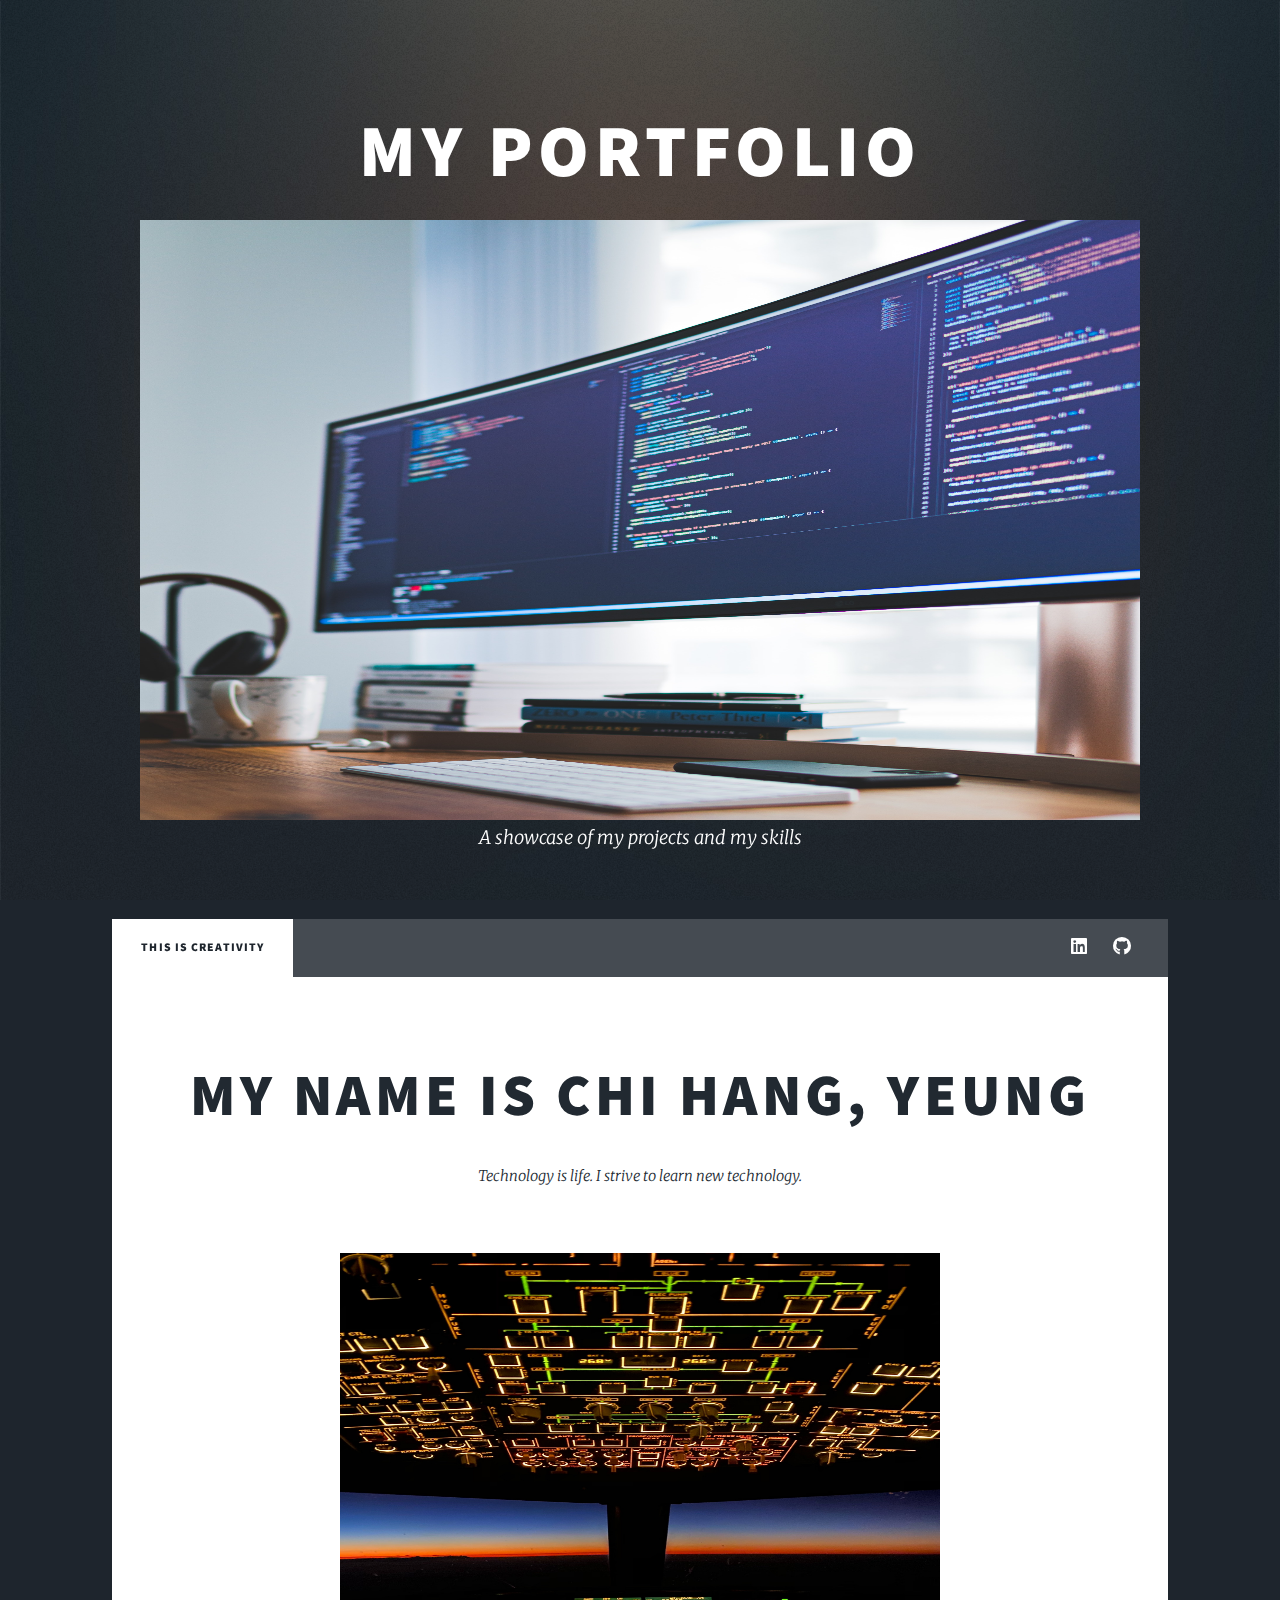
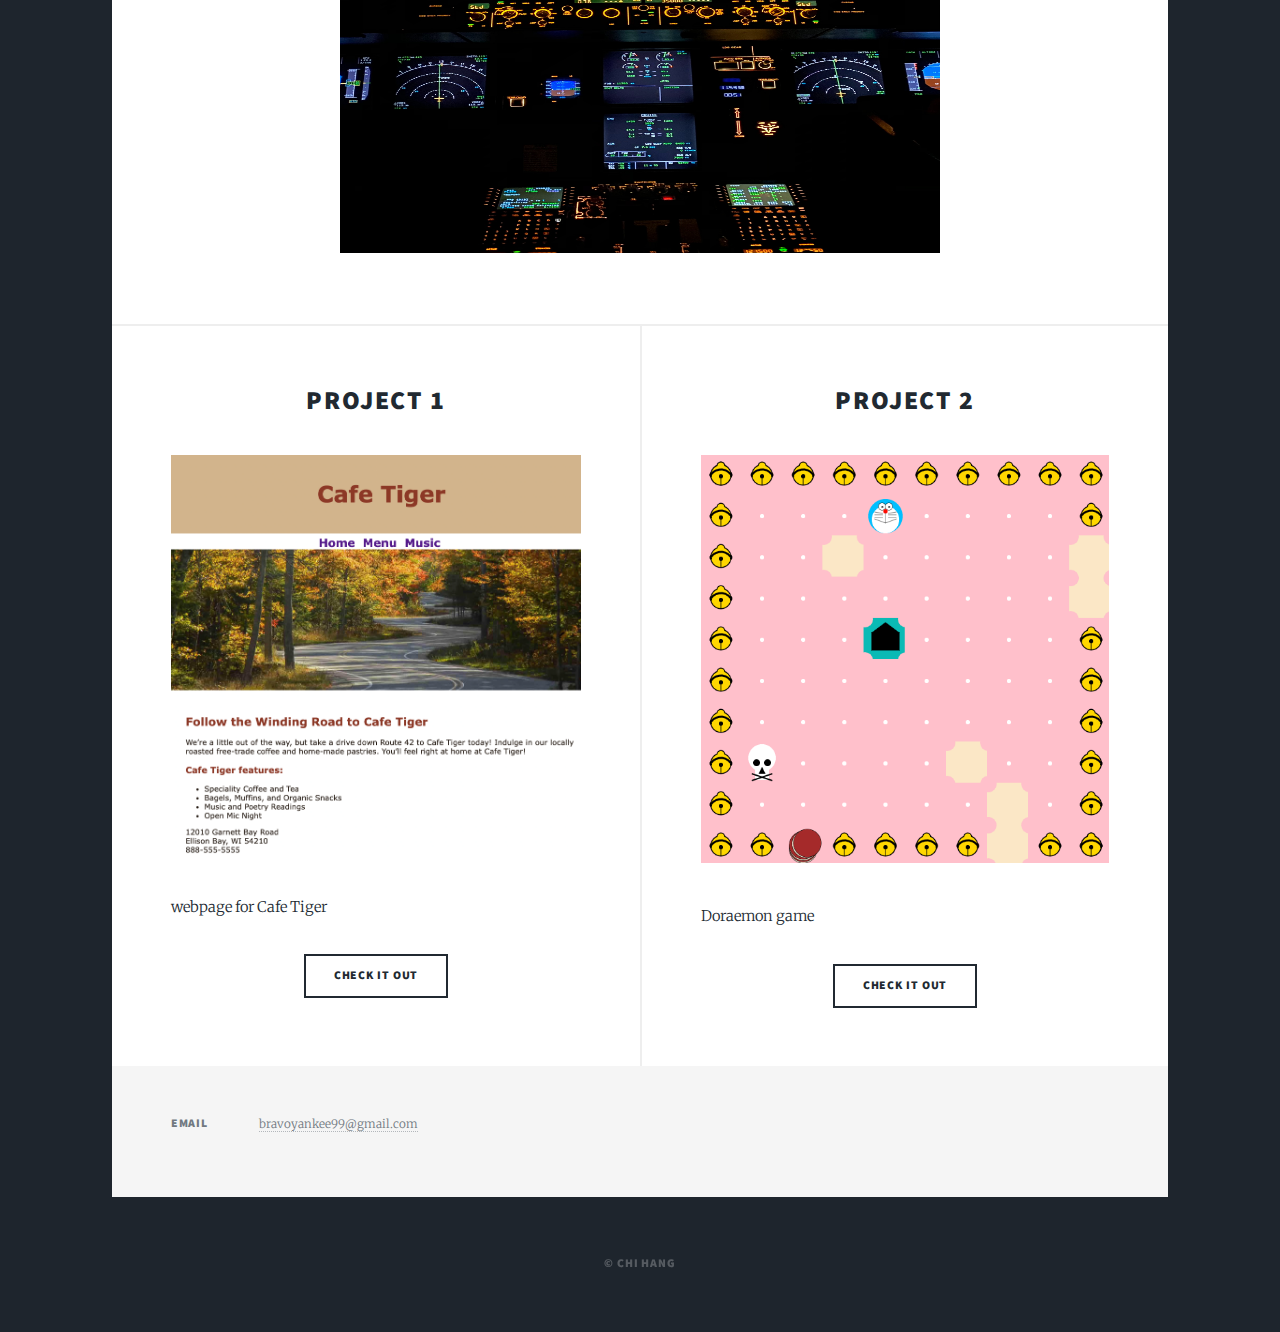
==== commit e44b9571: "Add files via upload" ====
--- a/index.html
+++ b/index.html
@@ -65,8 +65,8 @@
 										
 										<h2><a href="#">Project 1 </a></h2>
 									</header>
-									<a href="#" class="image fit"><img src="images/pic02.jpg" alt="" /></a>
-									<p>Donec eget ex magna. Interdum et malesuada fames ac ante ipsum primis in faucibus. Pellentesque venenatis dolor imperdiet dolor mattis sagittis magna etiam.</p>
+									<a href="#" class="image fit"><img src="images/Screenshot 2023-01-15 at 15.38.34.png" alt="Cafe Tiger's webpage" /></a>
+									<p> webpage for Cafe Tiger</p>
 									<ul class="actions special">
 										<li><a href="https://bravoyankee99.github.io/javajamcoffee/" class="button">Check it out</a></li>
 									</ul>
@@ -76,10 +76,10 @@
 									
 										<h2><a href="#">Project 2 </a></h2>
 									</header>
-									<a href="#" class="image fit"><img src="images/pic03.jpg" alt="" /></a>
-									<p>Donec eget ex magna. Interdum et malesuada fames ac ante ipsum primis in faucibus. Pellentesque venenatis dolor imperdiet dolor mattis sagittis magna etiam.</p>
+									<a href="#" class="image fit"><img src="images/doraemon.png" alt="Doraemon game" /></a>
+									<p>Doraemon game</p>
 									<ul class="actions special">
-										<li><a href="#" class="button">Check it out</a></li>
+										<li><a href="project (31)/project.html" class="button">Check it out</a></li>
 									</ul>
 								</article>
 							
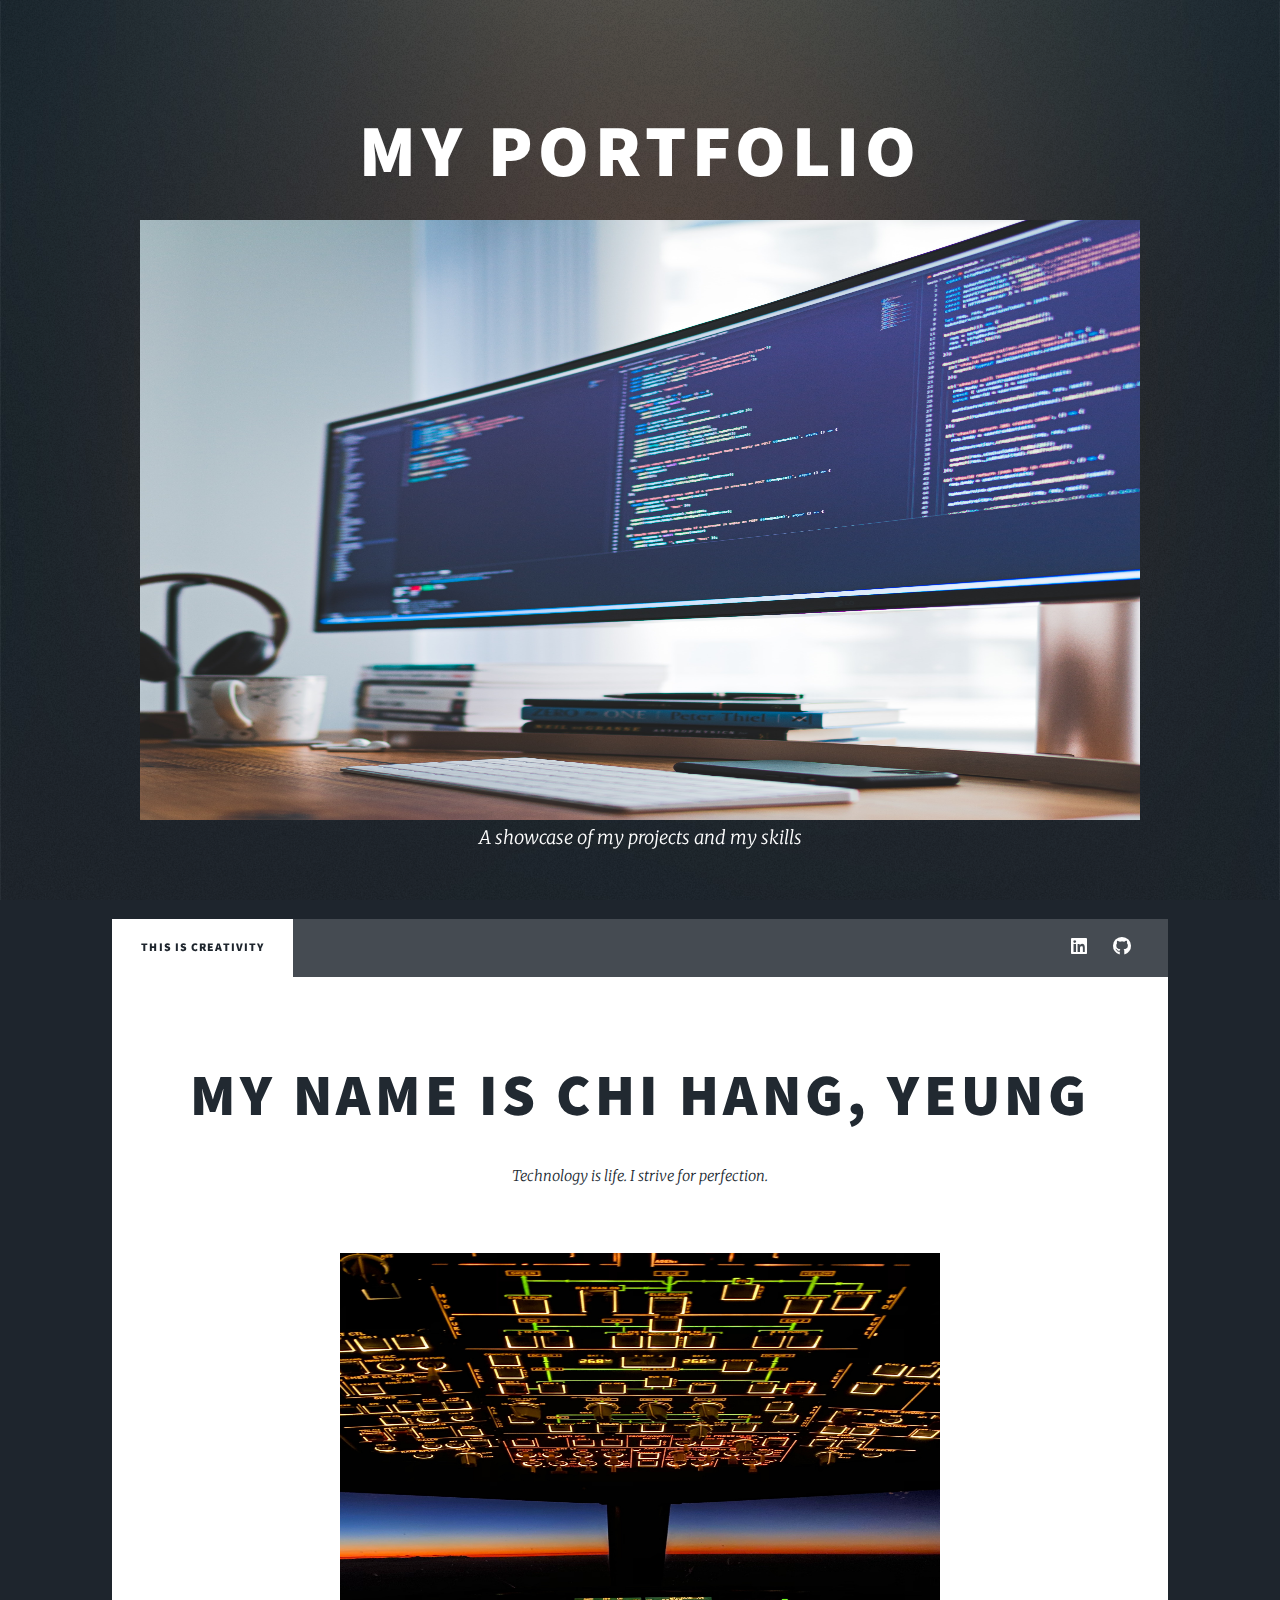
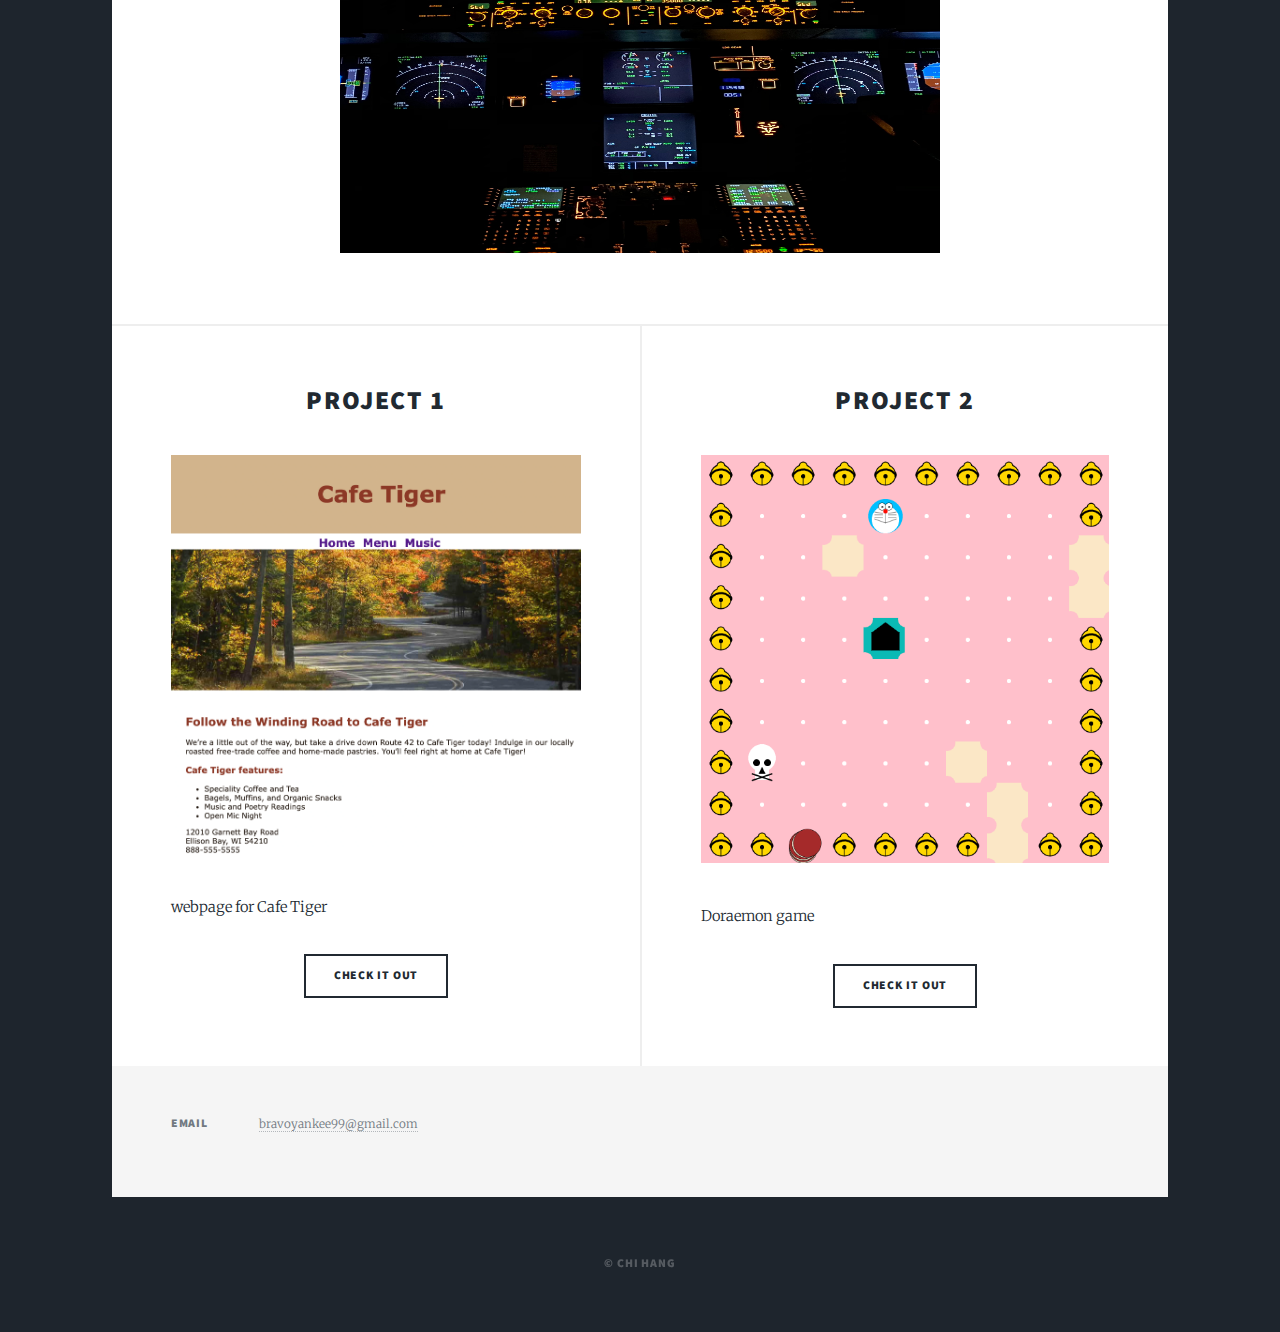
==== commit 30c74cd4: "Add files via upload" ====
--- a/index.html
+++ b/index.html
@@ -49,7 +49,7 @@
 								<header class="major">
 									
 									<h2><a href="#">My name is Chi Hang, Yeung</a></h2>
-									<p> Technology is life. I strive to learn new technology. </p>
+									<p> Technology is life. I strive for perfection. </p>
 								</header>
 								<!-- <a href="#" class="image main"><img src="images/pic01.jpg" alt="" /></a> -->
 								<img src="images/felipe-echeverri-O4t1XHoFLg4-unsplash.jpg" width = "600" height = "600" alt="My interest" >
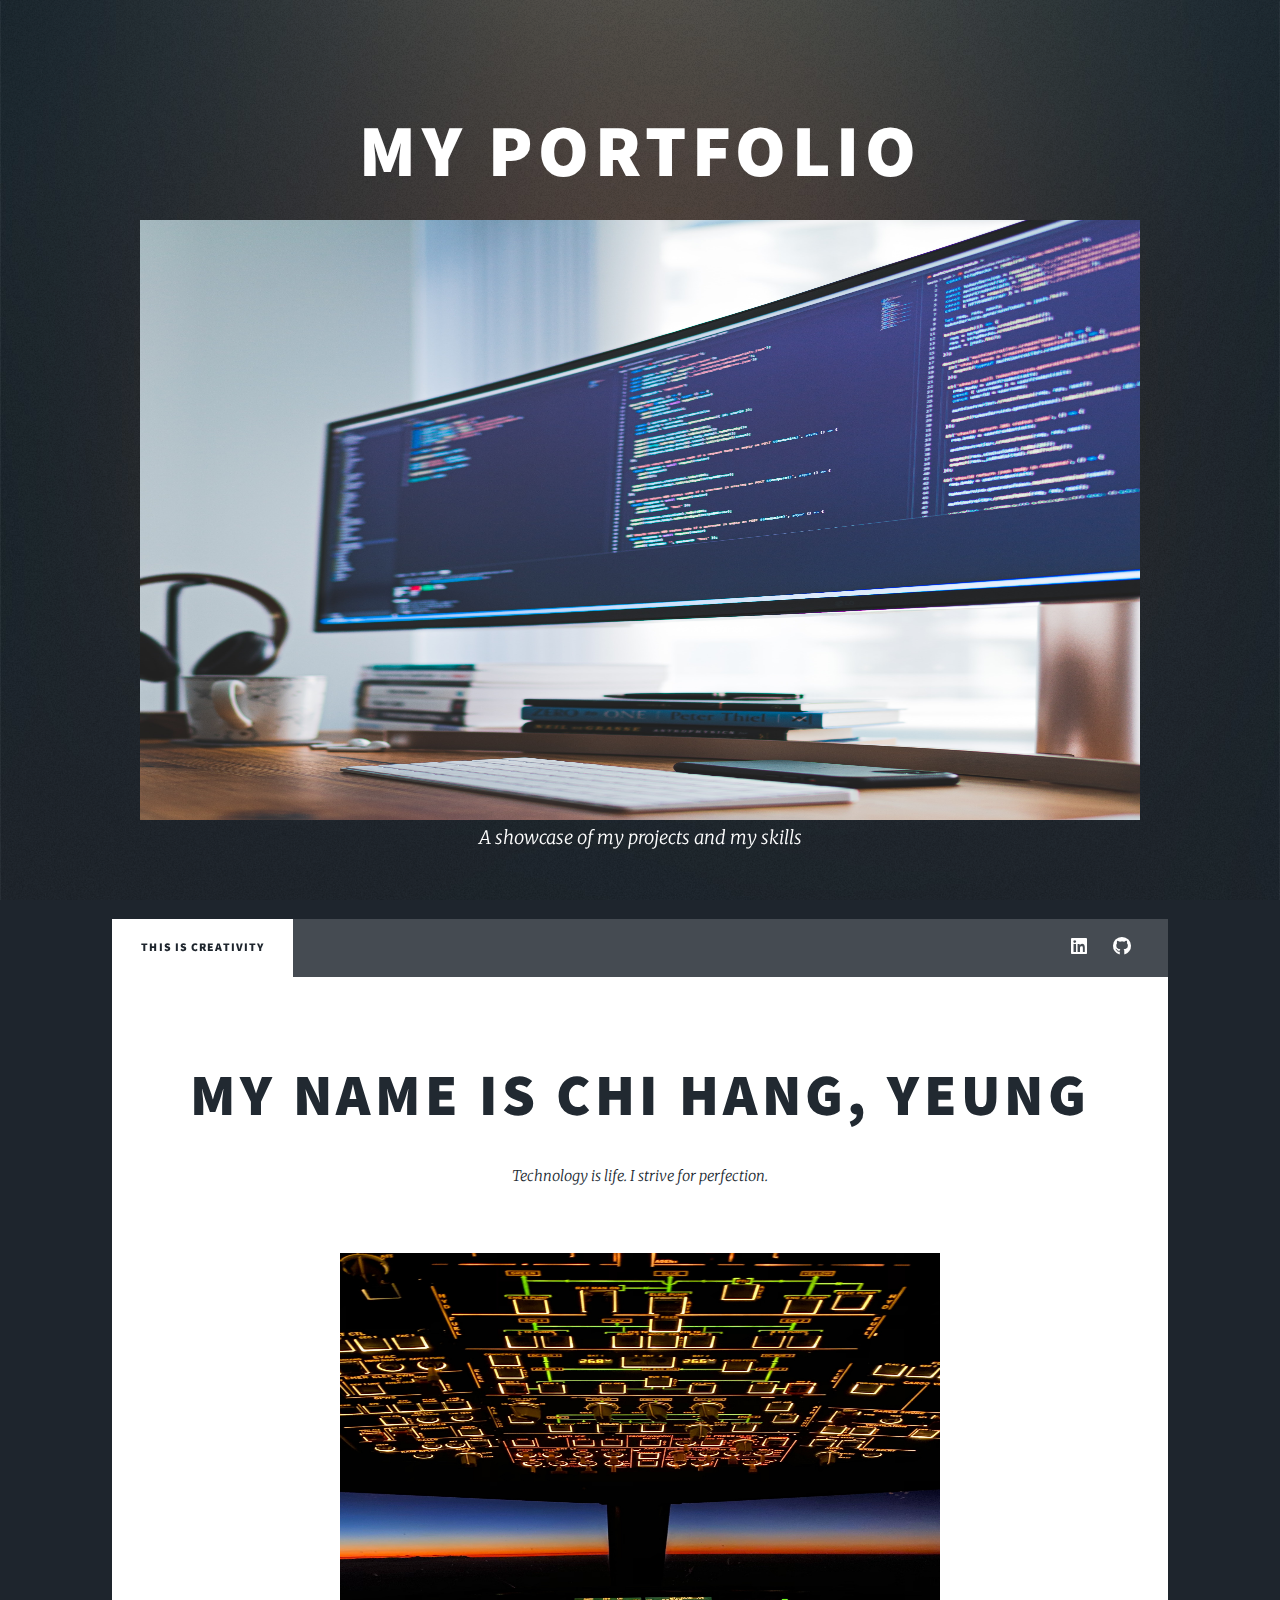
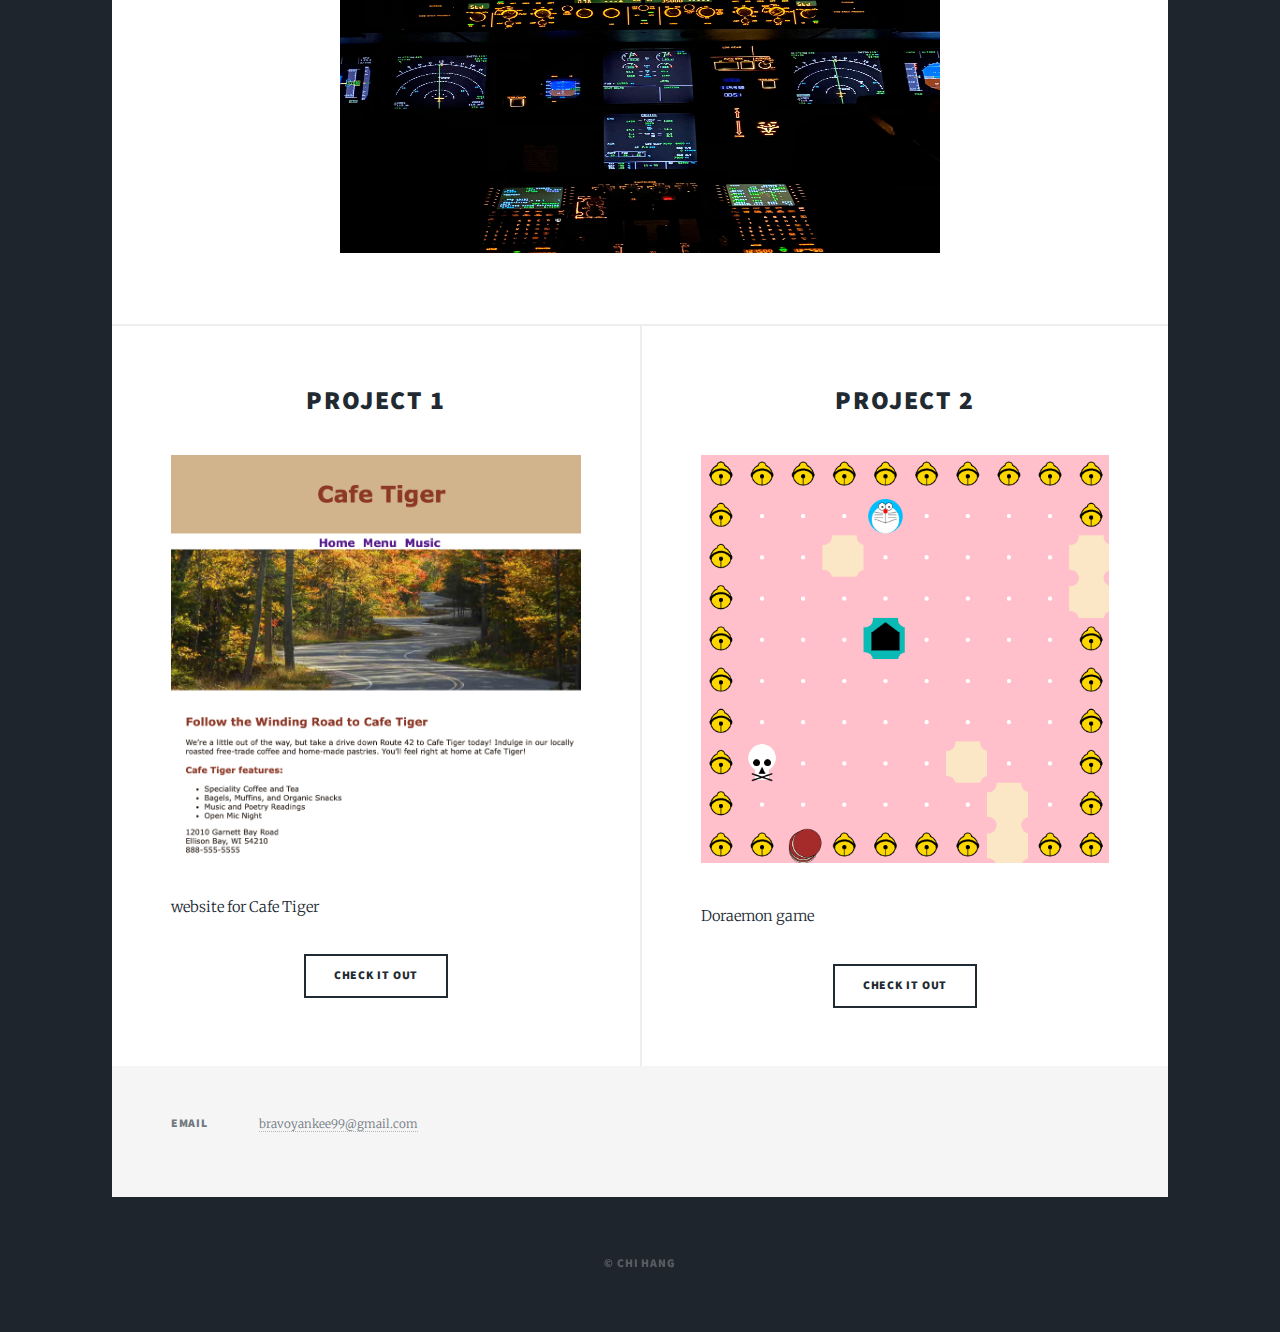
==== commit 80a9e728: "Update index.html" ====
--- a/index.html
+++ b/index.html
@@ -65,8 +65,8 @@
 										
 										<h2><a href="#">Project 1 </a></h2>
 									</header>
-									<a href="#" class="image fit"><img src="images/Screenshot 2023-01-15 at 15.38.34.png" alt="Cafe Tiger's webpage" /></a>
-									<p> webpage for Cafe Tiger</p>
+									<a href="#" class="image fit"><img src="images/Screenshot 2023-01-15 at 15.38.34.png" alt="Cafe Tiger's website" /></a>
+									<p> website for Cafe Tiger</p>
 									<ul class="actions special">
 										<li><a href="https://bravoyankee99.github.io/javajamcoffee/" class="button">Check it out</a></li>
 									</ul>
@@ -137,4 +137,4 @@
 			<script src="assets/js/main.js"></script>
 
 	</body>
-</html>+</html>
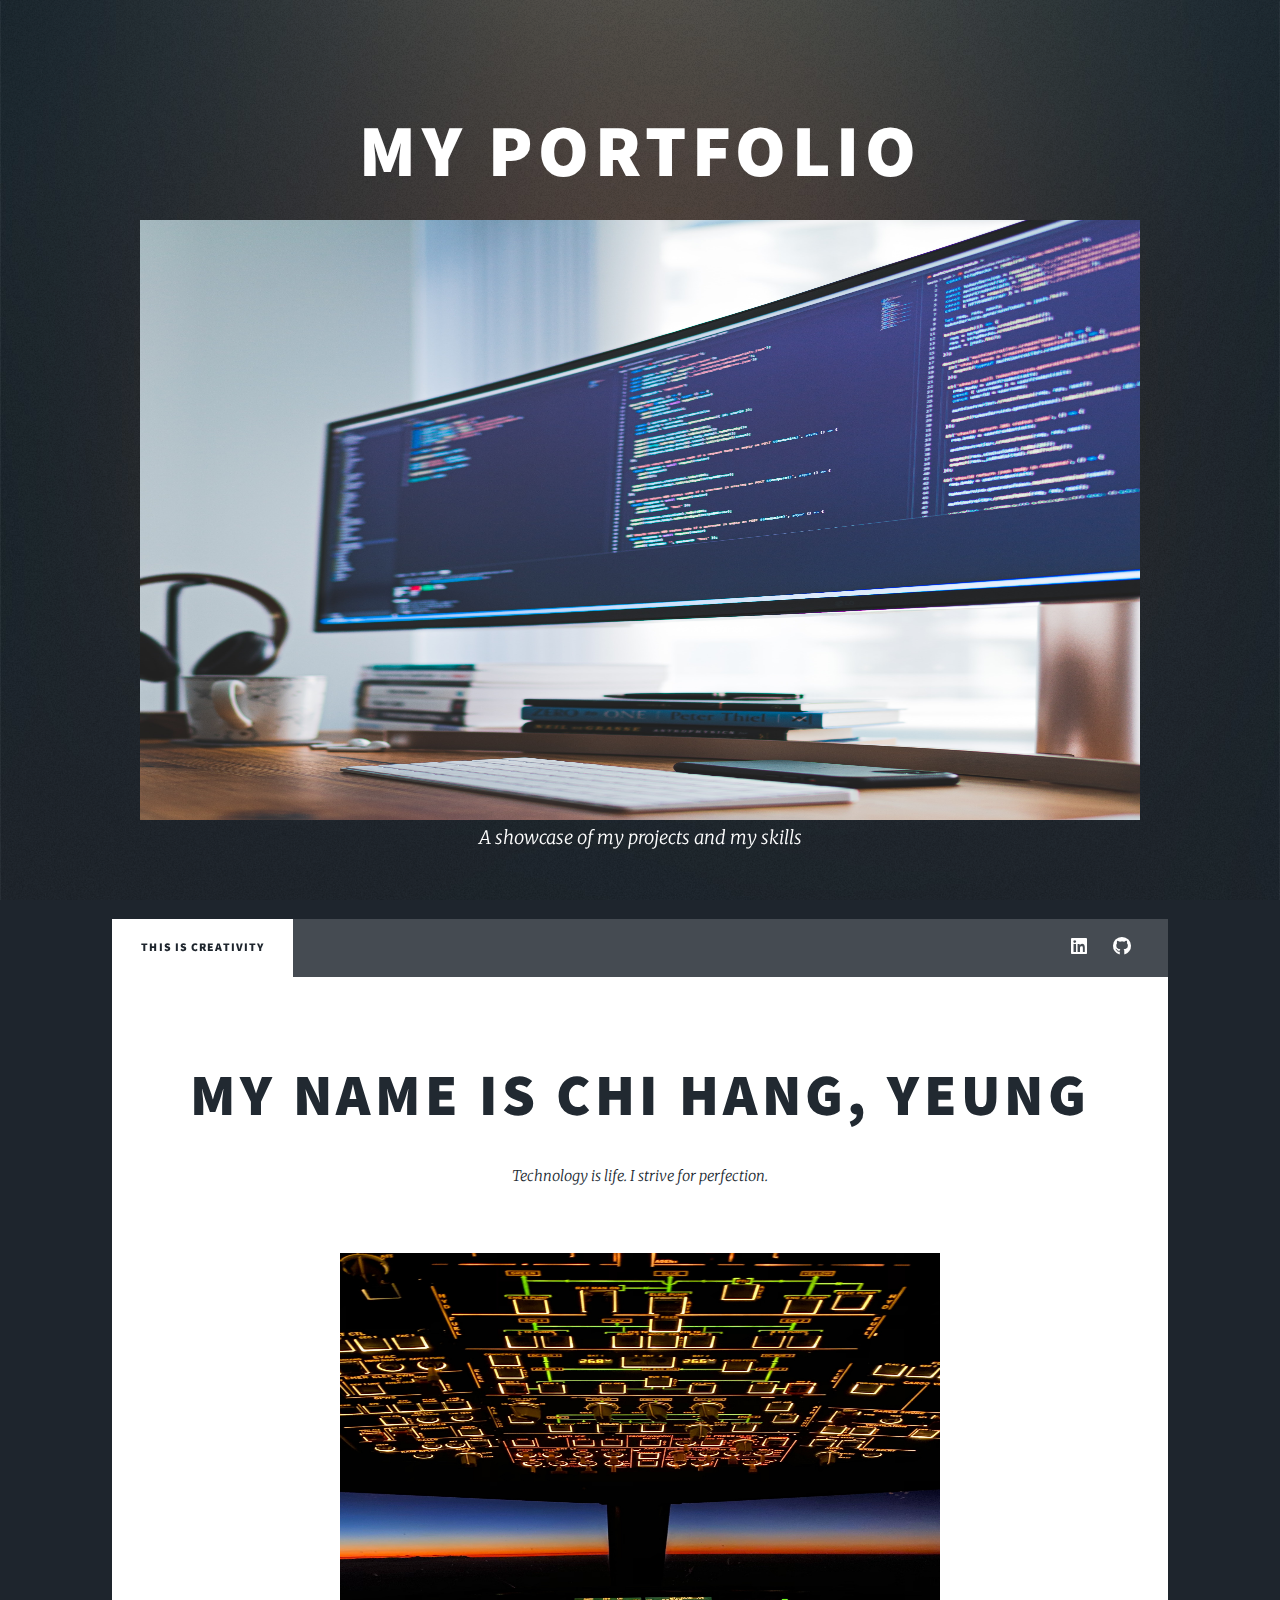
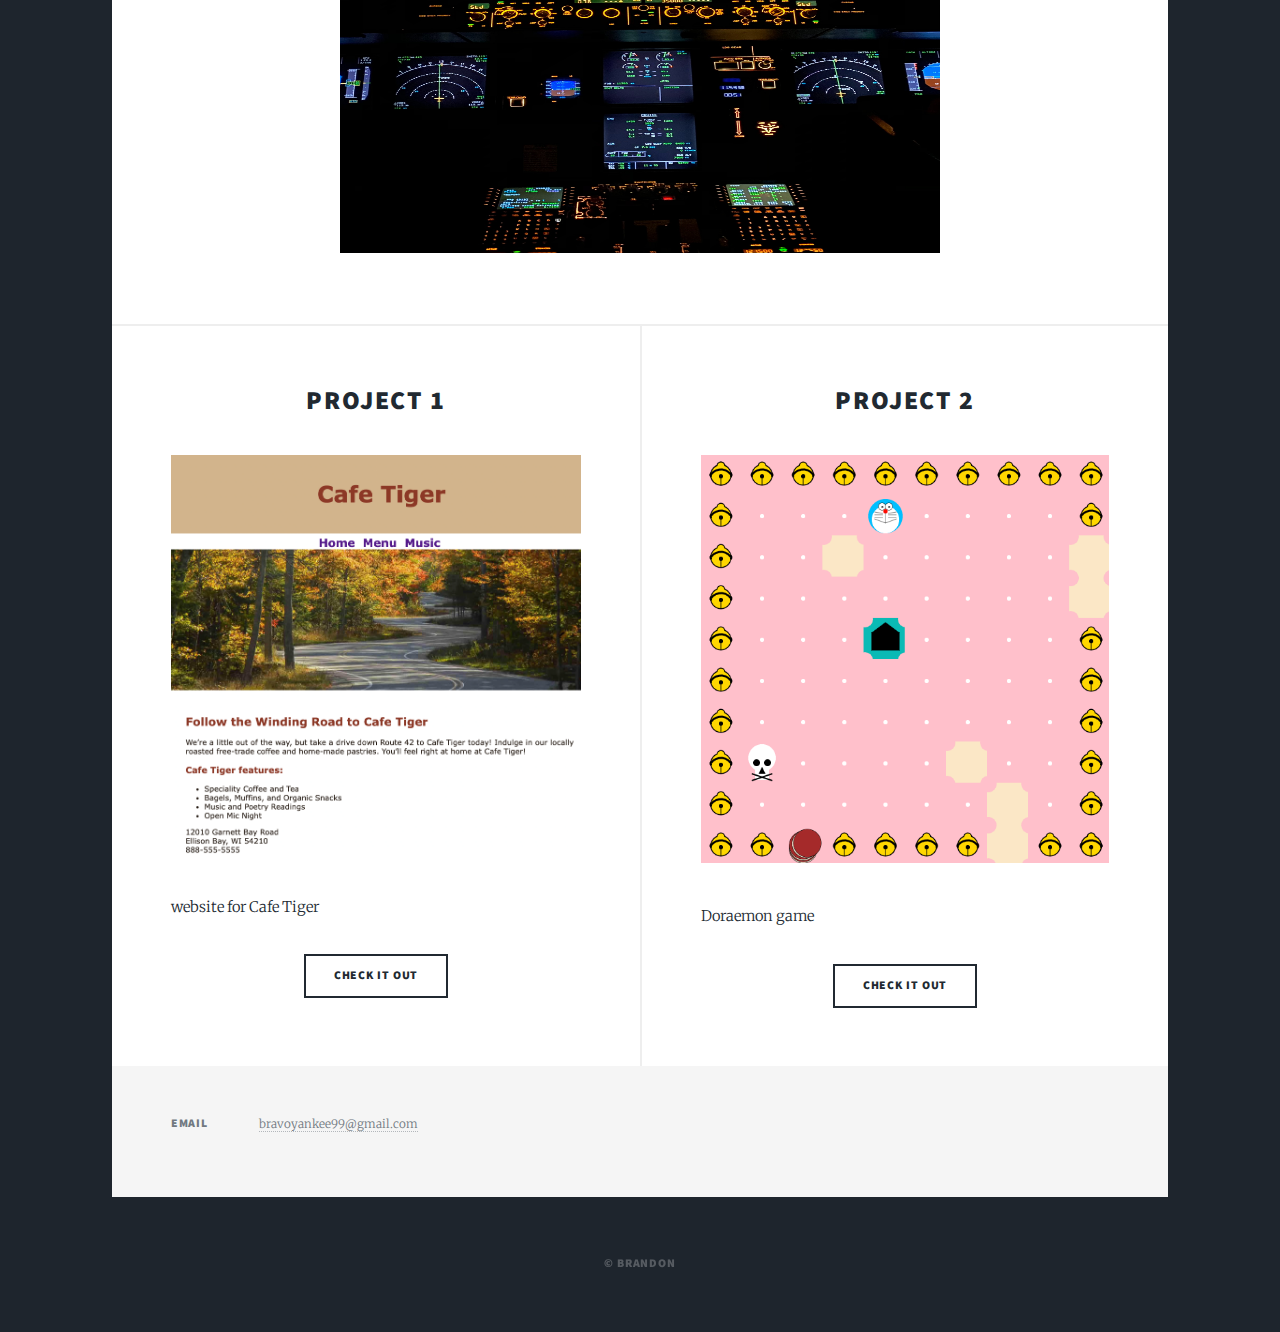
==== commit 78d2bf0a: "Update index.html" ====
--- a/index.html
+++ b/index.html
@@ -2,7 +2,7 @@
 	
 <html>
 	<head>
-		<title>Chi Hang, Yeung 's portfolio</title>
+		<title>Brandon Yeung's portfolio</title>
 		<meta charset="utf-8" />
 		<meta name="viewport" content="width=device-width, initial-scale=1, user-scalable=no" />
 		<link rel="stylesheet" href="assets/css/main.css" />
@@ -121,7 +121,7 @@
 
 				<!-- Copyright -->
 					<div id="copyright">
-						<ul><li>&copy; Chi Hang</li>
+						<ul><li>&copy; Brandon</li>
 							
 					</div>
 
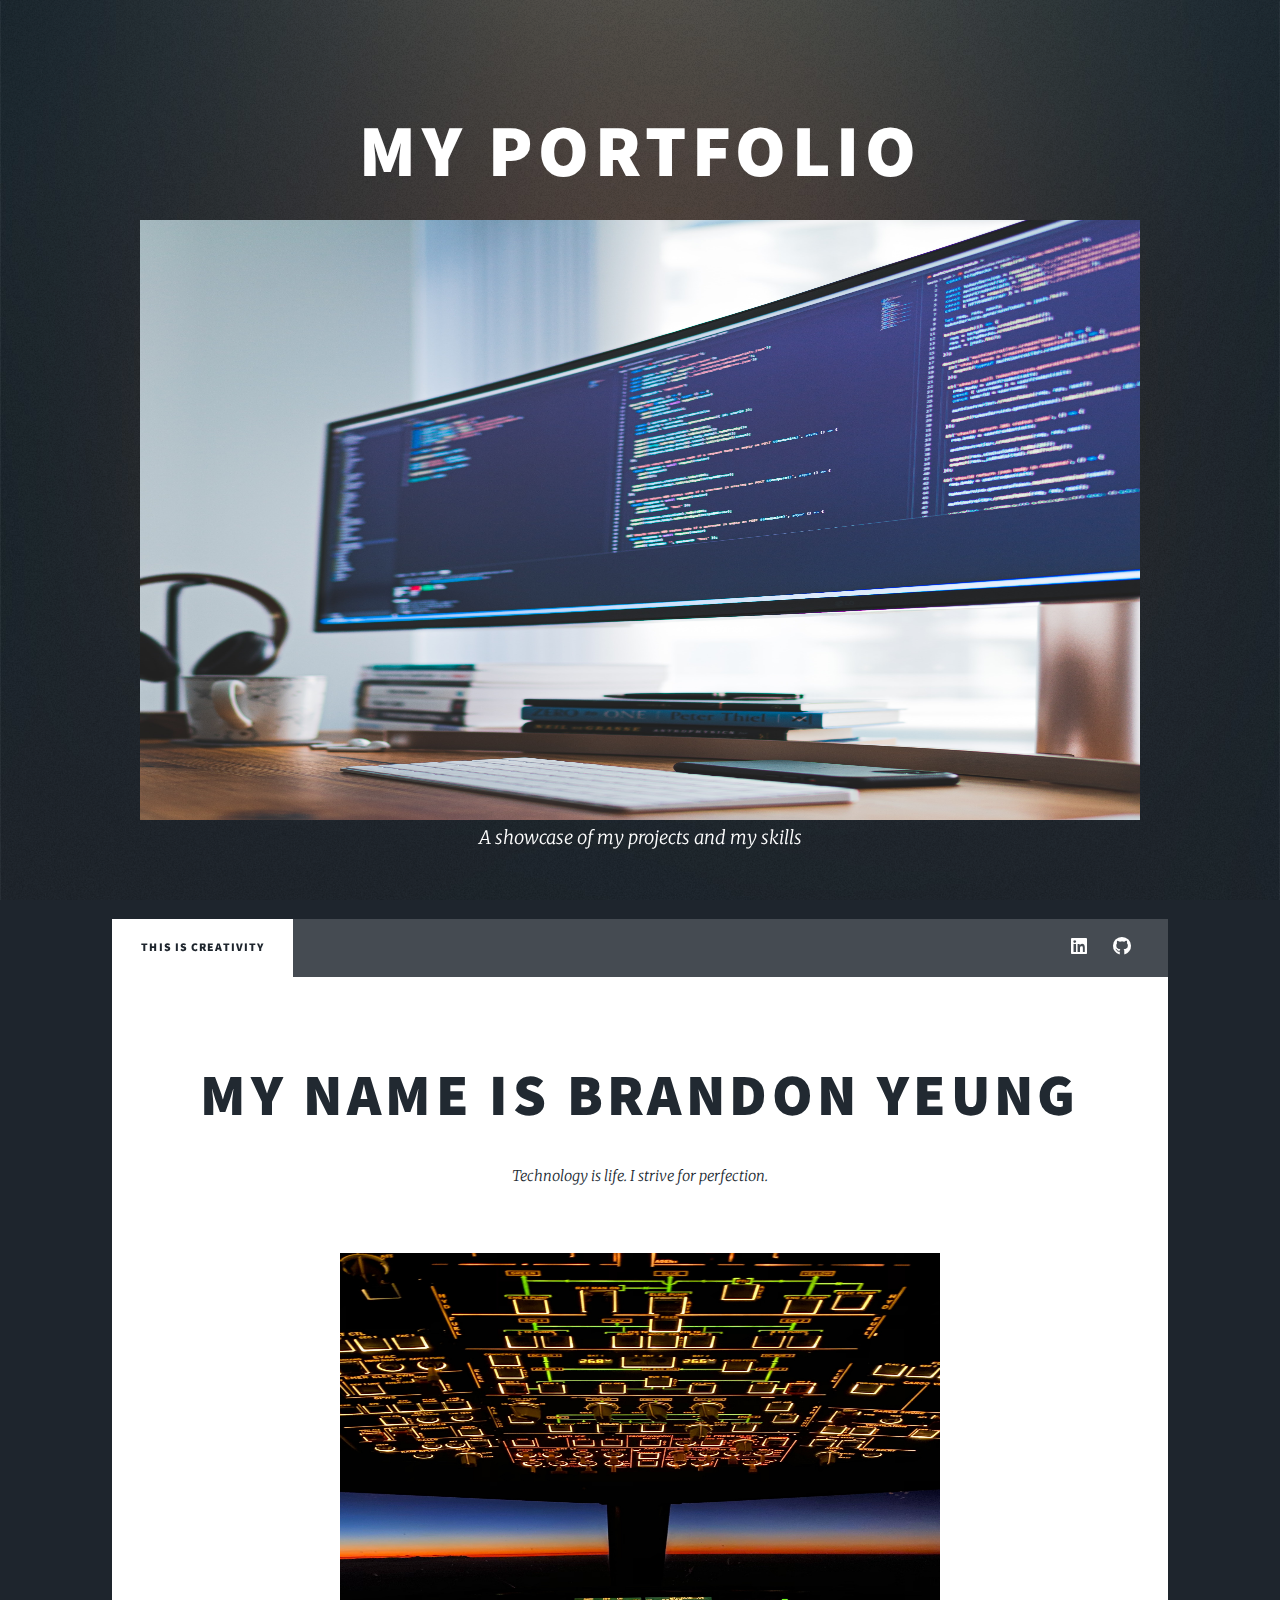
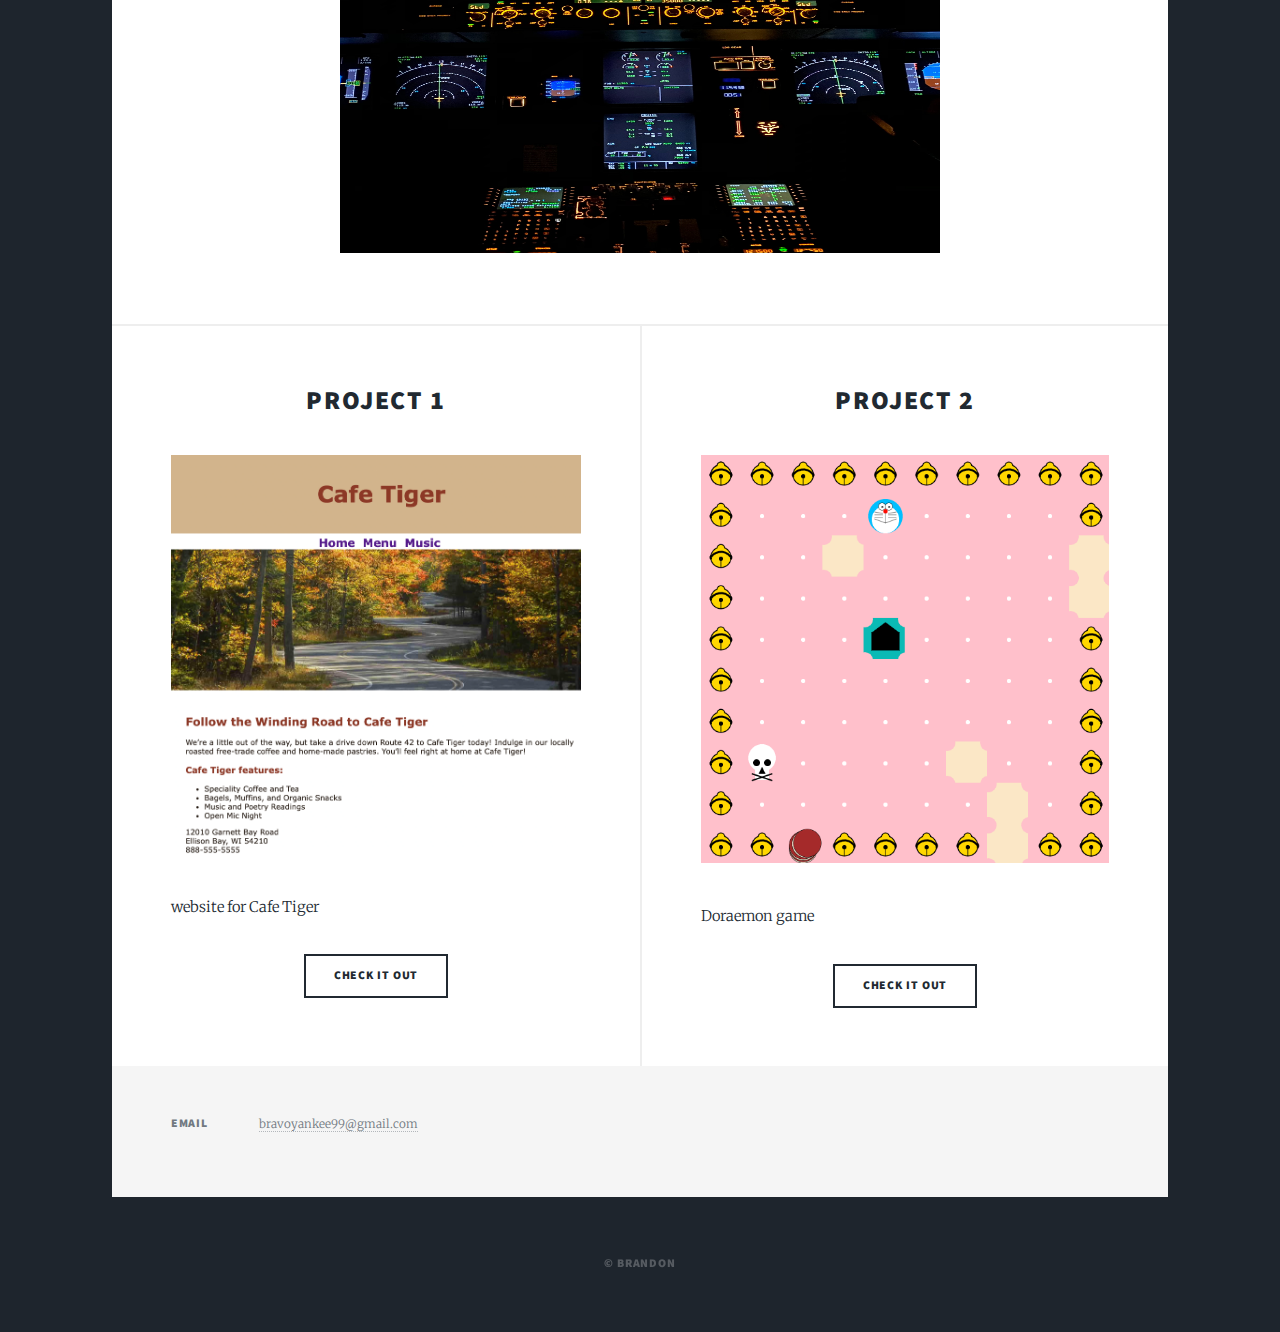
==== commit ee77d11a: "Update index.html" ====
--- a/index.html
+++ b/index.html
@@ -48,7 +48,7 @@
 							<article class="post featured">
 								<header class="major">
 									
-									<h2><a href="#">My name is Chi Hang, Yeung</a></h2>
+									<h2><a href="#">My name is Brandon Yeung</a></h2>
 									<p> Technology is life. I strive for perfection. </p>
 								</header>
 								<!-- <a href="#" class="image main"><img src="images/pic01.jpg" alt="" /></a> -->
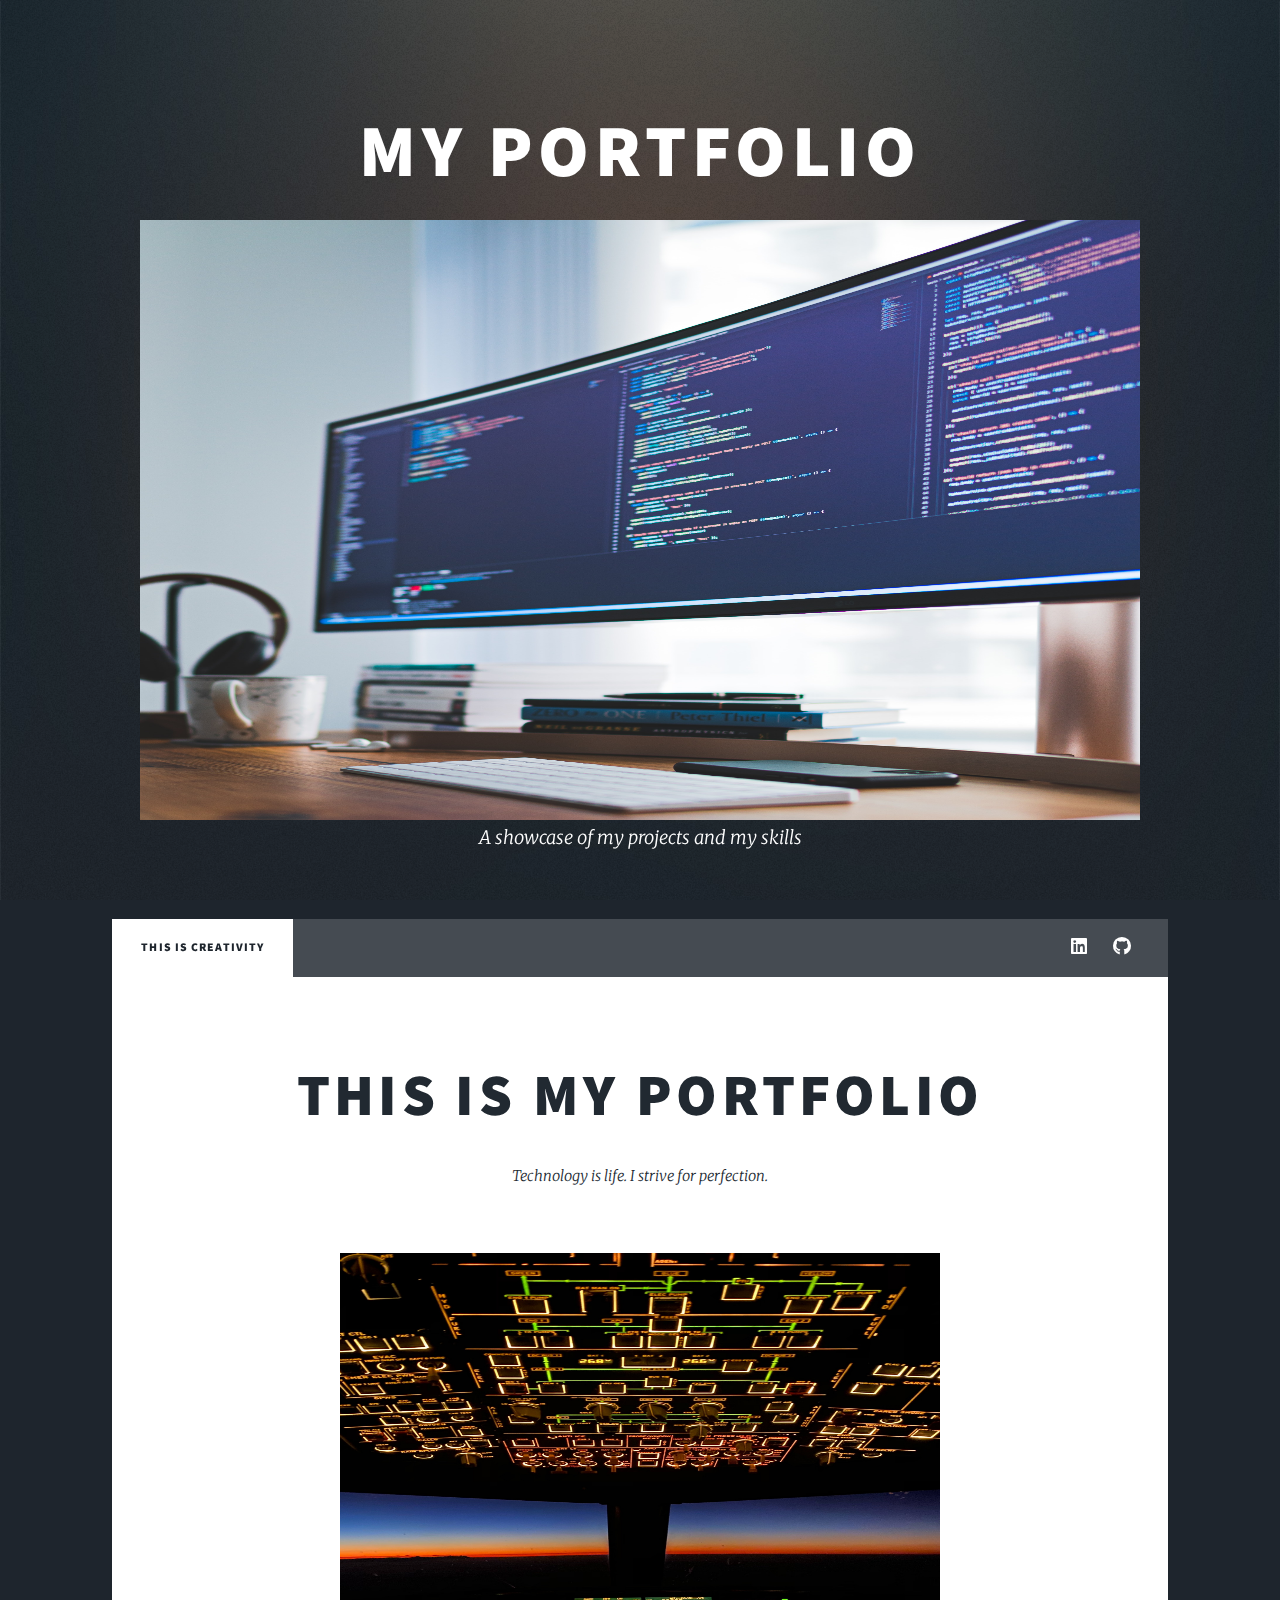
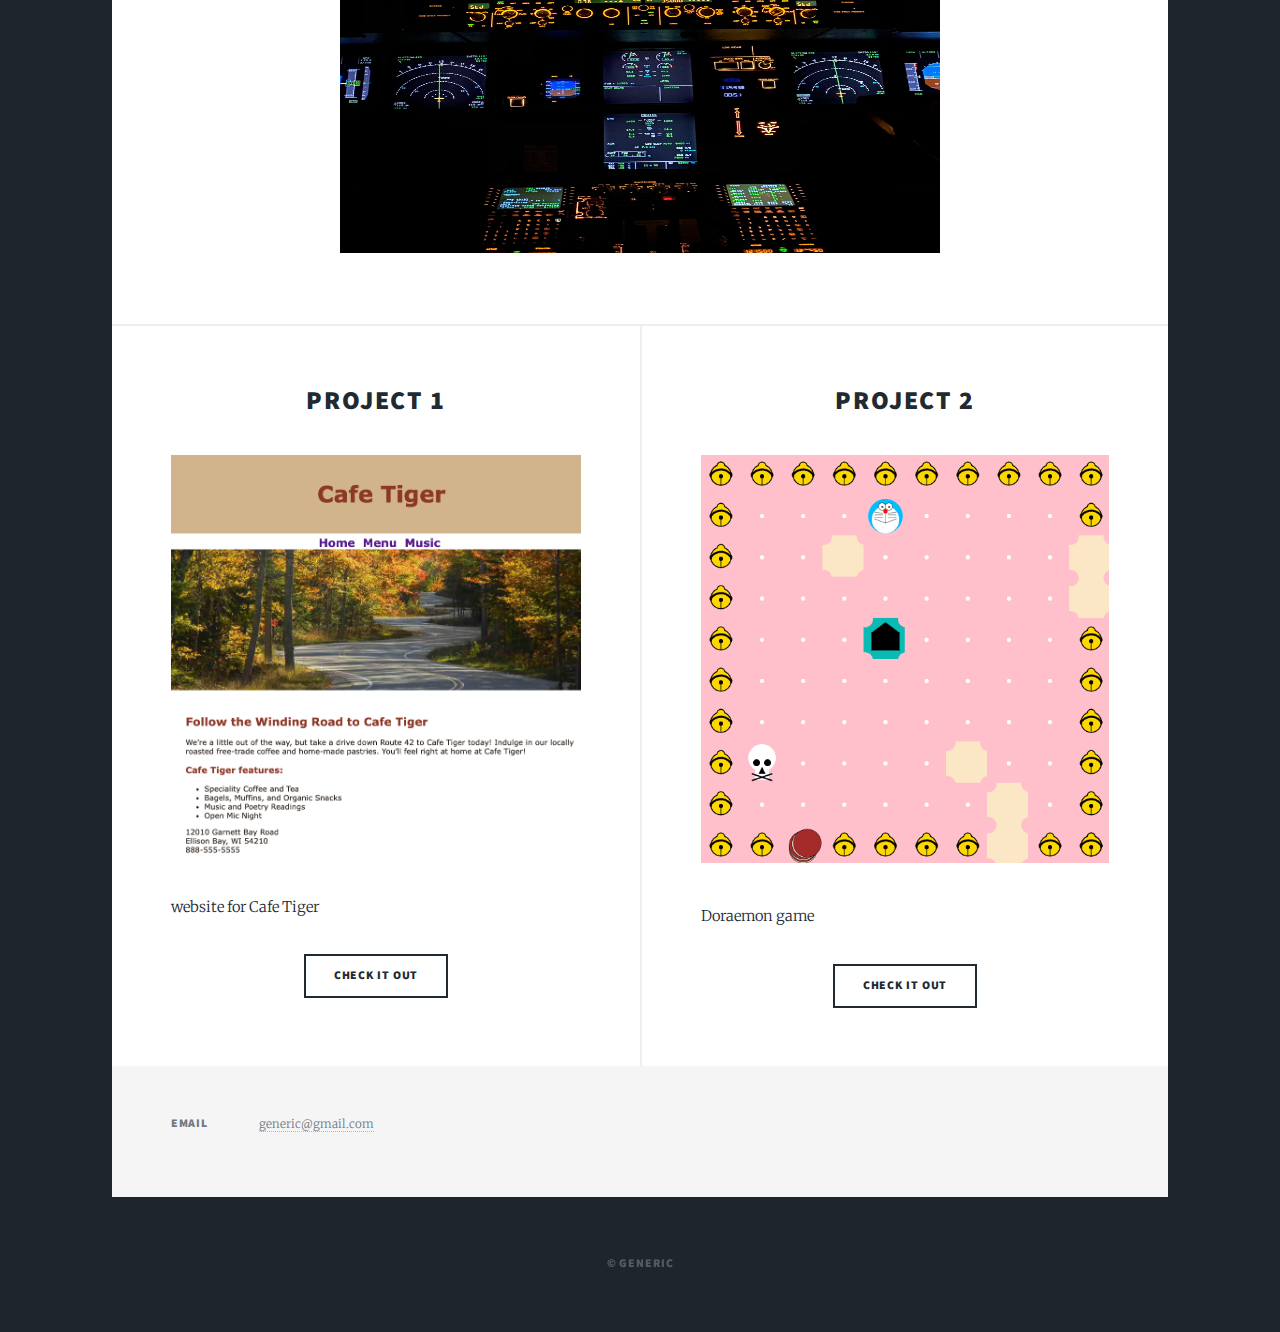
==== commit a4d5f9c0: "Update index.html" ====
--- a/index.html
+++ b/index.html
@@ -2,7 +2,7 @@
 	
 <html>
 	<head>
-		<title>Brandon Yeung's portfolio</title>
+		<title>My portfolio</title>
 		<meta charset="utf-8" />
 		<meta name="viewport" content="width=device-width, initial-scale=1, user-scalable=no" />
 		<link rel="stylesheet" href="assets/css/main.css" />
@@ -48,7 +48,7 @@
 							<article class="post featured">
 								<header class="major">
 									
-									<h2><a href="#">My name is Brandon Yeung</a></h2>
+									<h2><a href="#">This is my portfolio</a></h2>
 									<p> Technology is life. I strive for perfection. </p>
 								</header>
 								<!-- <a href="#" class="image main"><img src="images/pic01.jpg" alt="" /></a> -->
@@ -105,7 +105,7 @@
 							</section> -->
 							<section>
 								<h3>Email</h3>
-								<p><a href="#">bravoyankee99@gmail.com</a></p>
+								<p><a href="#">generic@gmail.com</a></p>
 							</section>
 							<!-- <section>
 								<h3>Social</h3>
@@ -121,7 +121,7 @@
 
 				<!-- Copyright -->
 					<div id="copyright">
-						<ul><li>&copy; Brandon</li>
+						<ul><li>&copy; Generic </li>
 							
 					</div>
 
